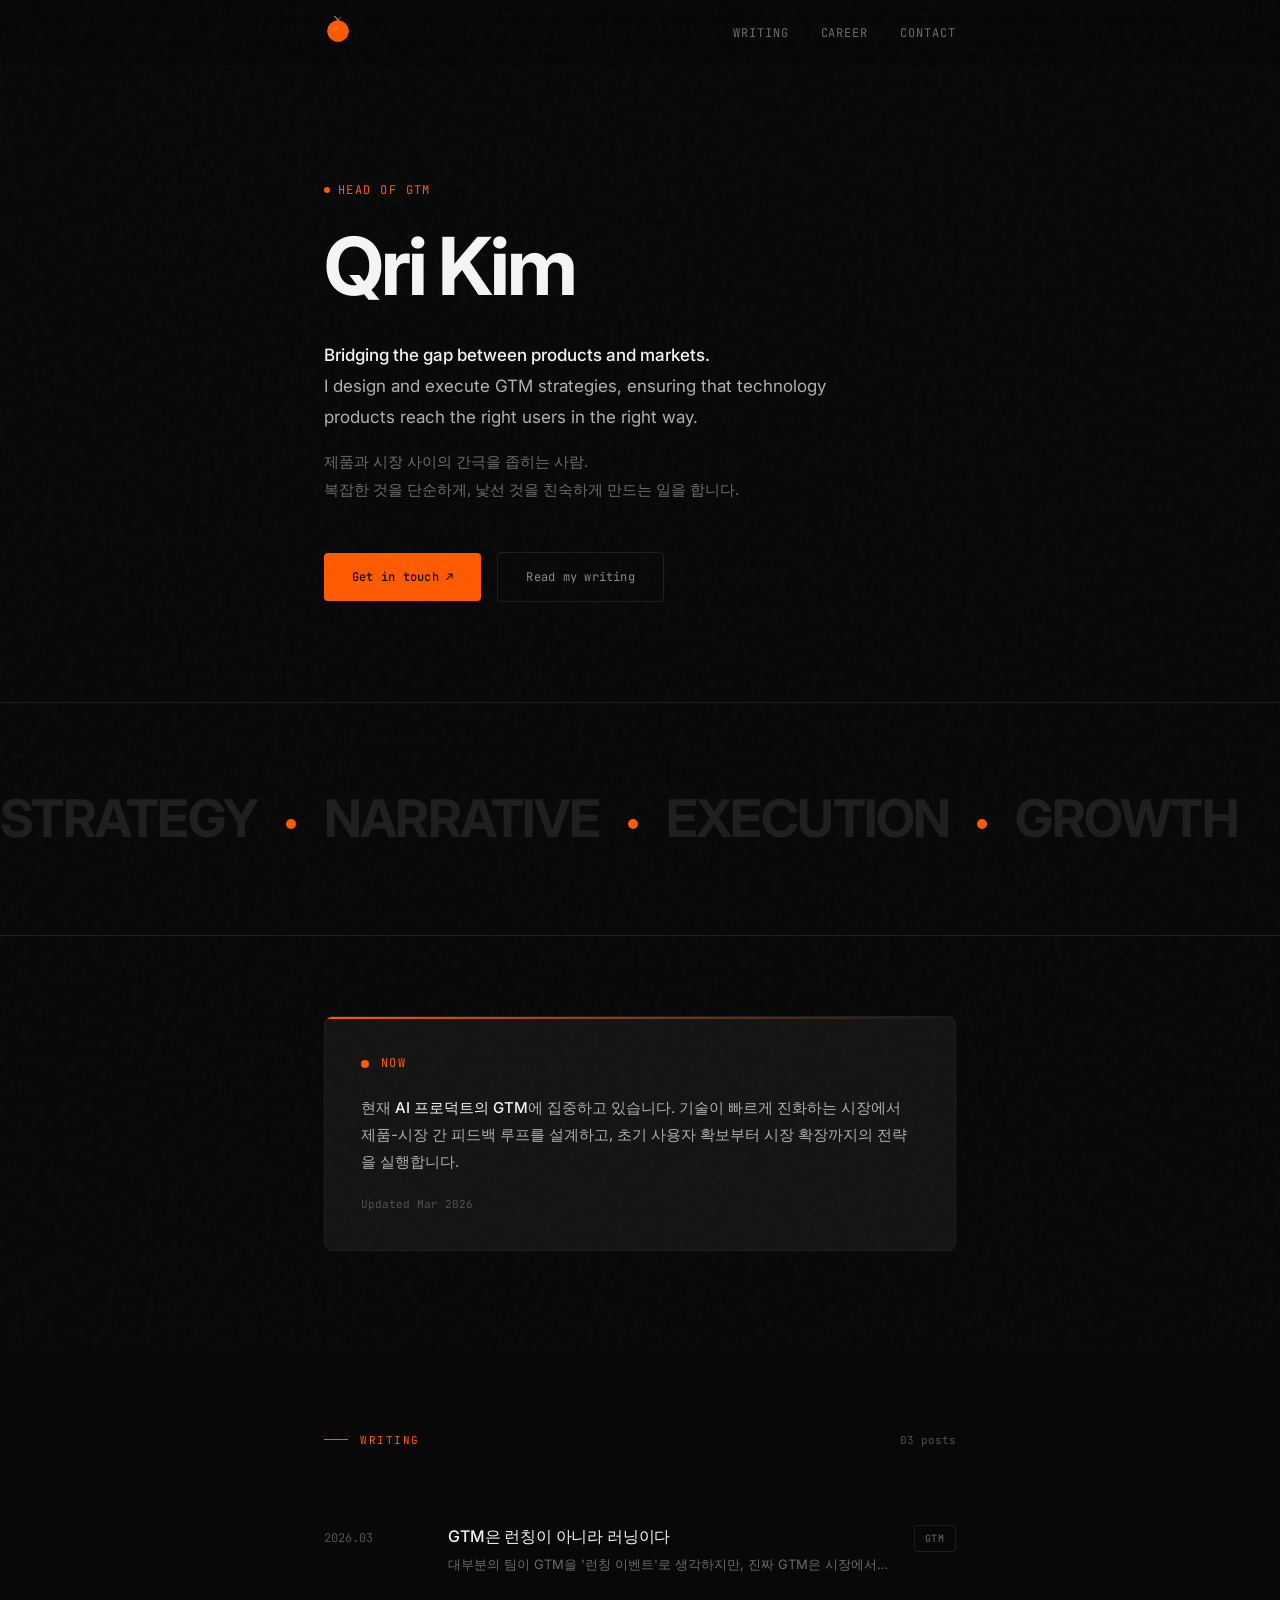
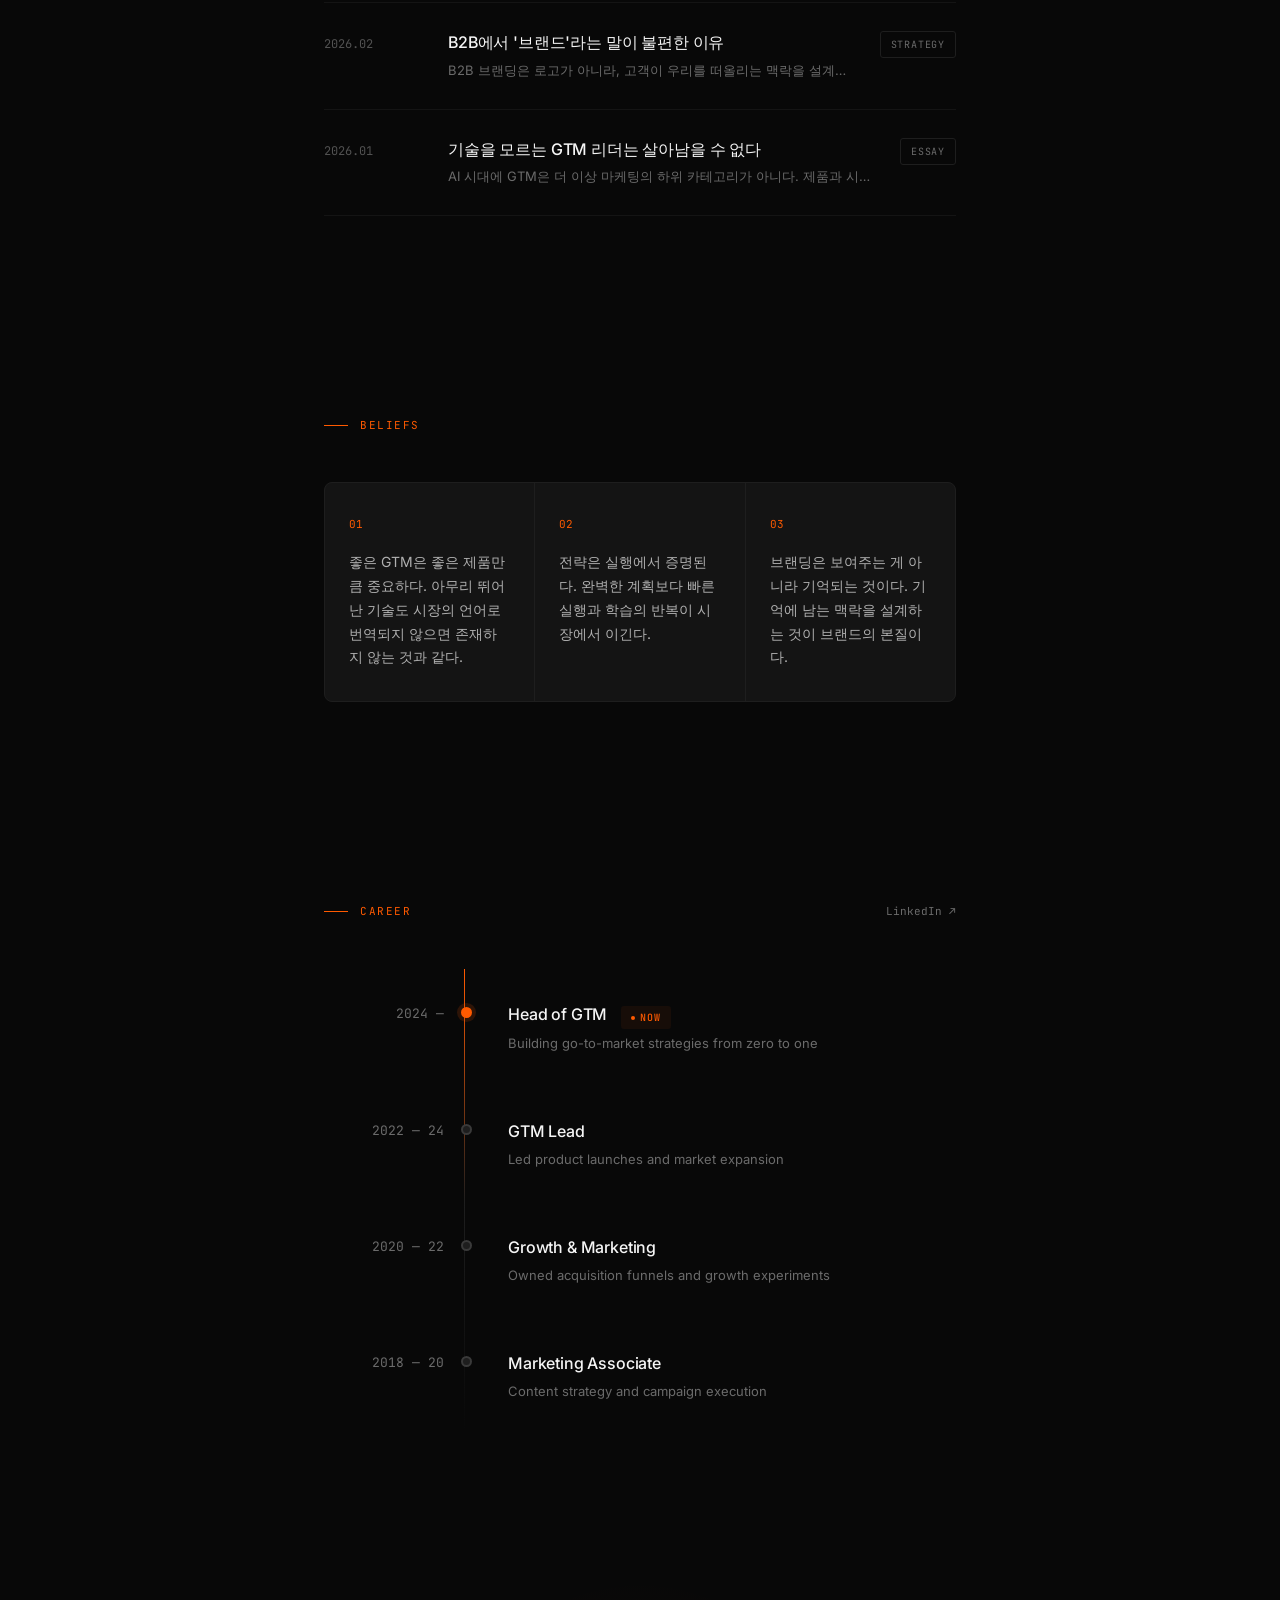
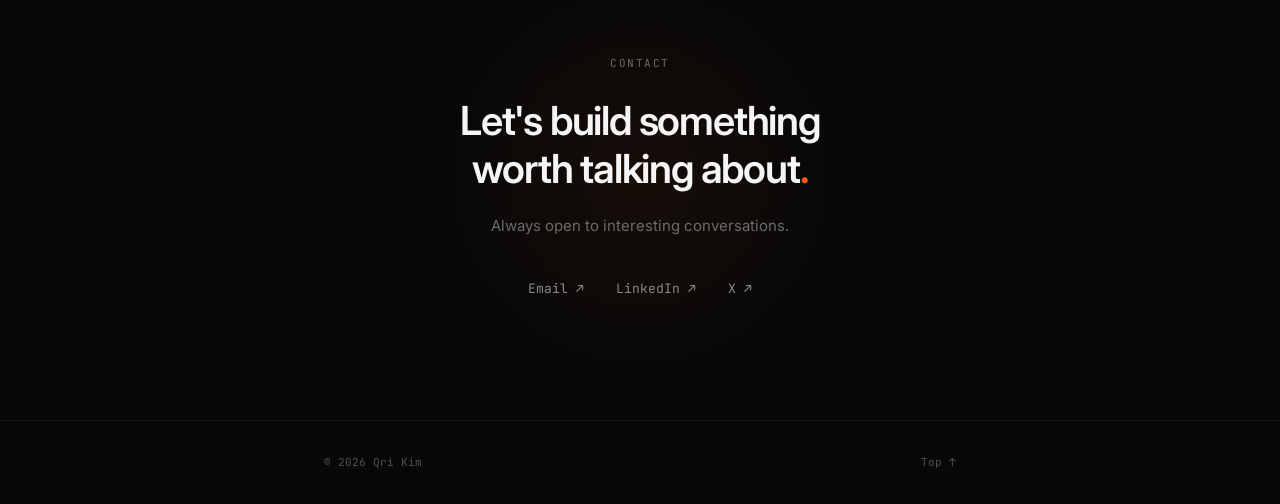
==== index.html @ 9feef9de "Initial commit: Qri Kim personal branding website Static site with custom SVG logo, blog system with" ====
<!DOCTYPE html>
<html lang="ko">
<head>
  <meta charset="UTF-8">
  <meta name="viewport" content="width=device-width, initial-scale=1.0">
  <title>Qri Kim — Head of GTM</title>
  <meta name="description" content="Qri Kim — Head of GTM. Bridging the gap between products and markets.">

  <!-- Open Graph -->
  <meta property="og:type" content="website">
  <meta property="og:title" content="Qri Kim — Head of GTM">
  <meta property="og:description" content="Bridging the gap between products and markets. GTM 전략을 설계하고 실행합니다.">
  <meta property="og:url" content="https://qrikim.com">
  <meta property="og:site_name" content="Qri Kim">
  <meta property="og:locale" content="ko_KR">

  <!-- Twitter Card -->
  <meta name="twitter:card" content="summary_large_image">
  <meta name="twitter:site" content="@gyurinsight">
  <meta name="twitter:title" content="Qri Kim — Head of GTM">
  <meta name="twitter:description" content="Bridging the gap between products and markets.">

  <link rel="canonical" href="https://qrikim.com">
  <link rel="preconnect" href="https://fonts.googleapis.com">
  <link rel="preconnect" href="https://fonts.gstatic.com" crossorigin>
  <link href="https://fonts.googleapis.com/css2?family=Inter:wght@300;400;500;600;700&family=JetBrains+Mono:wght@400;500&display=swap" rel="stylesheet">
  <link rel="stylesheet" href="style.css">
</head>
<body>

  <div class="scroll-progress" id="scrollProgress"></div>
  <div class="grain"></div>

  <!-- Navigation -->
  <nav id="nav">
    <div class="container">
      <a href="/" class="nav-logo" aria-label="Home">
        <svg width="28" height="28" viewBox="0 0 100 100" fill="none" xmlns="http://www.w3.org/2000/svg"><circle cx="50" cy="54" r="38" fill="#FF5A00"/><ellipse cx="50" cy="54" rx="38" ry="36" fill="#FF5A00"/><ellipse cx="38" cy="44" rx="12" ry="8" fill="#FF7A2E" opacity="0.5" transform="rotate(-15 38 44)"/><path d="M50 16 C48 8, 42 4, 38 2" stroke="#f5f5f5" stroke-width="3" stroke-linecap="round" fill="none"/><path d="M50 16 C52 10, 56 6, 60 5" stroke="#f5f5f5" stroke-width="2.5" stroke-linecap="round" fill="none" opacity="0.6"/><ellipse cx="50" cy="18" rx="6" ry="4" fill="#FF5A00"/></svg>
      </a>
      <ul class="nav-links">
        <li><a href="/writing.html">Writing</a></li>
        <li><a href="/career.html">Career</a></li>
        <li><a href="/contact.html">Contact</a></li>
      </ul>
      <button class="nav-mobile-toggle" id="mobileToggle" aria-label="Menu">
        <span></span><span></span>
      </button>
    </div>
  </nav>

  <!-- Mobile Menu -->
  <div class="mobile-menu" id="mobileMenu">
    <ul>
      <li><a href="/writing.html">Writing</a></li>
      <li><a href="/career.html">Career</a></li>
      <li><a href="/contact.html">Contact</a></li>
    </ul>
  </div>

  <!-- Hero -->
  <section class="hero">
    <div class="container">
      <div class="reveal">
        <span class="hero-label"><span class="status-dot"></span>Head of GTM</span>
        <h1 class="hero-name">Qri Kim</h1>
      </div>
      <p class="hero-bio-en reveal reveal-delay-1">
        <strong>Bridging the gap between products and markets.</strong><br>
        I design and execute GTM strategies, ensuring that technology products reach the right users in the right way.
      </p>
      <p class="hero-bio-ko reveal reveal-delay-2">
        제품과 시장 사이의 간극을 좁히는 사람.<br>
        복잡한 것을 단순하게, 낯선 것을 친숙하게 만드는 일을 합니다.
      </p>
      <div class="hero-cta reveal reveal-delay-3">
        <a href="mailto:qrikimhq@gmail.com" class="btn-primary">Get in touch &nearr;</a>
        <a href="/writing.html" class="btn-ghost">Read my writing</a>
      </div>
    </div>
  </section>

  <!-- Marquee -->
  <div class="statement">
    <div class="marquee-track">
      <span>Strategy<span class="dot"></span>Narrative<span class="dot"></span>Execution<span class="dot"></span>Growth</span>
      <span>Strategy<span class="dot"></span>Narrative<span class="dot"></span>Execution<span class="dot"></span>Growth</span>
    </div>
  </div>

  <!-- Now -->
  <section class="now-section">
    <div class="container">
      <div class="now-card reveal">
        <div class="now-header">
          <div class="now-dot"></div>
          <span class="now-label">Now</span>
        </div>
        <p class="now-text">
          현재 <strong>AI 프로덕트의 GTM</strong>에 집중하고 있습니다.
          기술이 빠르게 진화하는 시장에서 제품-시장 간 피드백 루프를 설계하고,
          초기 사용자 확보부터 시장 확장까지의 전략을 실행합니다.
        </p>
        <p class="now-updated">Updated Mar 2026</p>
      </div>
    </div>
  </section>

  <!-- Writing -->
  <section class="section" id="writing">
    <div class="container">
      <div class="section-header reveal">
        <span class="section-label"><span class="line"></span> Writing</span>
        <span class="section-count">03 posts</span>
      </div>
      <div class="post-list stagger-children">
        <a class="post-item reveal" href="/posts/gtm-is-learning-not-launching.html">
          <span class="post-date">2026.03</span>
          <div class="post-content">
            <h3 class="post-title">GTM은 런칭이 아니라 러닝이다</h3>
            <p class="post-excerpt">대부분의 팀이 GTM을 '런칭 이벤트'로 생각하지만, 진짜 GTM은 시장에서 배우는 반복적 과정에 가깝다.</p>
          </div>
          <span class="post-tag">GTM</span>
        </a>
        <a class="post-item reveal" href="/posts/why-brand-feels-awkward-in-b2b.html">
          <span class="post-date">2026.02</span>
          <div class="post-content">
            <h3 class="post-title">B2B에서 '브랜드'라는 말이 불편한 이유</h3>
            <p class="post-excerpt">B2B 브랜딩은 로고가 아니라, 고객이 우리를 떠올리는 맥락을 설계하는 일이다.</p>
          </div>
          <span class="post-tag">Strategy</span>
        </a>
        <a class="post-item reveal" href="/posts/gtm-leaders-must-understand-tech.html">
          <span class="post-date">2026.01</span>
          <div class="post-content">
            <h3 class="post-title">기술을 모르는 GTM 리더는 살아남을 수 없다</h3>
            <p class="post-excerpt">AI 시대에 GTM은 더 이상 마케팅의 하위 카테고리가 아니다. 제품과 시장을 동시에 읽는 역할로 진화하고 있다.</p>
          </div>
          <span class="post-tag">Essay</span>
        </a>
      </div>
    </div>
  </section>

  <!-- Beliefs -->
  <section class="beliefs">
    <div class="container">
      <div class="section-header reveal">
        <span class="section-label"><span class="line"></span> Beliefs</span>
      </div>
      <div class="belief-grid reveal">
        <div class="belief-item">
          <span class="belief-number">01</span>
          <p class="belief-text">좋은 GTM은 좋은 제품만큼 중요하다. 아무리 뛰어난 기술도 시장의 언어로 번역되지 않으면 존재하지 않는 것과 같다.</p>
        </div>
        <div class="belief-item">
          <span class="belief-number">02</span>
          <p class="belief-text">전략은 실행에서 증명된다. 완벽한 계획보다 빠른 실행과 학습의 반복이 시장에서 이긴다.</p>
        </div>
        <div class="belief-item">
          <span class="belief-number">03</span>
          <p class="belief-text">브랜딩은 보여주는 게 아니라 기억되는 것이다. 기억에 남는 맥락을 설계하는 것이 브랜드의 본질이다.</p>
        </div>
      </div>
    </div>
  </section>

  <!-- Career -->
  <section class="section" id="career">
    <div class="container">
      <div class="section-header reveal">
        <span class="section-label"><span class="line"></span> Career</span>
        <a href="https://www.linkedin.com/in/qri-gyuri-kim/" target="_blank" class="section-link">LinkedIn &nearr;</a>
      </div>
      <div class="career-timeline stagger-children">
        <div class="career-item reveal">
          <span class="career-year">2024 —</span>
          <div class="career-details">
            <div class="career-role">Head of GTM <span class="career-now">Now</span></div>
            <div class="career-company">Building go-to-market strategies from zero to one</div>
          </div>
        </div>
        <div class="career-item reveal">
          <span class="career-year">2022 — 24</span>
          <div class="career-details">
            <div class="career-role">GTM Lead</div>
            <div class="career-company">Led product launches and market expansion</div>
          </div>
        </div>
        <div class="career-item reveal">
          <span class="career-year">2020 — 22</span>
          <div class="career-details">
            <div class="career-role">Growth & Marketing</div>
            <div class="career-company">Owned acquisition funnels and growth experiments</div>
          </div>
        </div>
        <div class="career-item reveal">
          <span class="career-year">2018 — 20</span>
          <div class="career-details">
            <div class="career-role">Marketing Associate</div>
            <div class="career-company">Content strategy and campaign execution</div>
          </div>
        </div>
      </div>
    </div>
  </section>

  <!-- CTA -->
  <section class="cta-section" id="contact">
    <div class="container">
      <p class="cta-label reveal">Contact</p>
      <h2 class="cta-heading reveal reveal-delay-1">Let's build something<br>worth talking about<span style="color:var(--orange)">.</span></h2>
      <p class="cta-sub reveal reveal-delay-2">Always open to interesting conversations.</p>
      <div class="cta-links reveal reveal-delay-3">
        <a href="mailto:qrikimhq@gmail.com" class="cta-link">Email &nearr;</a>
        <a href="https://www.linkedin.com/in/qri-gyuri-kim/" target="_blank" class="cta-link">LinkedIn &nearr;</a>
        <a href="https://x.com/gyurinsight" target="_blank" class="cta-link">X &nearr;</a>
      </div>
    </div>
  </section>

  <!-- Footer -->
  <footer>
    <div class="container">
      <div class="footer-inner">
        <span class="footer-copy">&copy; 2026 Qri Kim</span>
        <div class="footer-links">
          <a href="#">Top &uarr;</a>
        </div>
      </div>
    </div>
  </footer>

  <script src="main.js"></script>
</body>
</html>
---- style.css ----
:root {
  --black: #080808;
  --white: #f5f5f5;
  --gray-50: #fafafa;
  --gray-100: #e5e5e5;
  --gray-300: #b0b0b0;
  --gray-400: #8a8a8a;
  --gray-500: #6b6b6b;
  --gray-600: #525252;
  --gray-700: #3a3a3a;
  --gray-800: #1e1e1e;
  --gray-900: #141414;
  --orange: #FF5A00;
  --orange-dim: rgba(255, 90, 0, 0.06);
  --font-sans: 'Inter', -apple-system, BlinkMacSystemFont, sans-serif;
  --font-mono: 'JetBrains Mono', ui-monospace, monospace;
}

* { margin: 0; padding: 0; box-sizing: border-box; }
html { scroll-behavior: smooth; }

body {
  font-family: var(--font-sans);
  background: var(--black);
  color: var(--white);
  line-height: 1.7;
  -webkit-font-smoothing: antialiased;
  -moz-osx-font-smoothing: grayscale;
  overflow-x: hidden;
}

::selection {
  background: var(--orange);
  color: var(--black);
}

a { color: inherit; text-decoration: none; }

/* Scroll progress */
.scroll-progress {
  position: fixed;
  top: 0;
  left: 0;
  height: 2px;
  background: var(--orange);
  z-index: 200;
  width: 0%;
}

/* Grain */
.grain {
  position: fixed;
  top: -50%; left: -50%;
  width: 200%; height: 200%;
  z-index: 999;
  pointer-events: none;
  opacity: 0.025;
  background-image: url("data:image/svg+xml,%3Csvg viewBox='0 0 256 256' xmlns='http://www.w3.org/2000/svg'%3E%3Cfilter id='noise'%3E%3CfeTurbulence type='fractalNoise' baseFrequency='0.9' numOctaves='4' stitchTiles='stitch'/%3E%3C/filter%3E%3Crect width='100%25' height='100%25' filter='url(%23noise)'/%3E%3C/svg%3E");
}

/* Layout */
.container {
  max-width: 680px;
  margin: 0 auto;
  padding: 0 24px;
}

/* ========== Navigation ========== */
nav {
  position: fixed;
  top: 0; left: 0; right: 0;
  z-index: 100;
  padding: 16px 0;
  background: rgba(8, 8, 8, 0.6);
  backdrop-filter: blur(24px) saturate(1.2);
  -webkit-backdrop-filter: blur(24px) saturate(1.2);
  border-bottom: 1px solid transparent;
  transition: border-color 0.4s ease;
}

nav.scrolled {
  border-bottom-color: var(--gray-800);
}

nav .container {
  display: flex;
  justify-content: space-between;
  align-items: center;
}

.nav-logo {
  font-size: 24px;
  line-height: 1;
  transition: transform 0.3s;
  display: inline-block;
}

.nav-logo:hover {
  transform: rotate(-15deg) scale(1.1);
}

.nav-links {
  display: flex;
  gap: 32px;
  list-style: none;
}

.nav-links a {
  font-family: var(--font-mono);
  font-size: 12px;
  text-transform: uppercase;
  letter-spacing: 0.08em;
  color: var(--gray-500);
  transition: color 0.3s;
  position: relative;
}

.nav-links a::after {
  content: '';
  position: absolute;
  bottom: -4px; left: 0;
  width: 100%; height: 1px;
  background: var(--white);
  transform: scaleX(0);
  transform-origin: right;
  transition: transform 0.3s ease;
}

.nav-links a:hover { color: var(--white); }
.nav-links a:hover::after { transform: scaleX(1); transform-origin: left; }

/* Mobile toggle — hidden on desktop, shown on mobile via media query */
.nav-mobile-toggle {
  display: none;
  flex-direction: column;
  gap: 6px;
  background: none;
  border: none;
  cursor: pointer;
  padding: 4px;
  z-index: 110;
}

.nav-mobile-toggle span {
  display: block;
  width: 20px;
  height: 1.5px;
  background: var(--white);
  transition: all 0.3s;
}

.nav-mobile-toggle.active span:first-child {
  transform: rotate(45deg) translate(3px, 3px);
}

.nav-mobile-toggle.active span:last-child {
  transform: rotate(-45deg) translate(3px, -3px);
}

/* Mobile menu */
.mobile-menu {
  display: none;
  position: fixed;
  top: 0; left: 0; right: 0; bottom: 0;
  z-index: 99;
  background: var(--black);
  align-items: center;
  justify-content: center;
}

.mobile-menu.open {
  display: flex;
}

.mobile-menu ul {
  list-style: none;
  text-align: center;
}

.mobile-menu ul li {
  margin-bottom: 32px;
}

.mobile-menu ul a {
  font-family: var(--font-mono);
  font-size: 18px;
  text-transform: uppercase;
  letter-spacing: 0.12em;
  color: var(--gray-400);
  transition: color 0.3s;
}

.mobile-menu ul a:hover {
  color: var(--orange);
}

/* ========== Hero ========== */
.hero {
  padding: 180px 0 100px;
}

.hero-label {
  font-family: var(--font-mono);
  font-size: 12px;
  text-transform: uppercase;
  letter-spacing: 0.12em;
  color: var(--orange);
  margin-bottom: 24px;
  display: flex;
  align-items: center;
  gap: 8px;
}

.status-dot {
  width: 6px; height: 6px;
  background: var(--orange);
  border-radius: 50%;
  animation: pulse 2s ease-in-out infinite;
}

@keyframes pulse {
  0%, 100% { opacity: 1; box-shadow: 0 0 0 0 rgba(255, 90, 0, 0.4); }
  50% { opacity: 0.5; box-shadow: 0 0 0 6px rgba(255, 90, 0, 0); }
}

.hero-name {
  font-size: clamp(48px, 8vw, 80px);
  font-weight: 700;
  letter-spacing: -0.04em;
  line-height: 1.05;
  margin-bottom: 32px;
}

.hero-bio-en {
  font-size: 17px;
  color: var(--gray-300);
  line-height: 1.8;
  max-width: 520px;
  margin-bottom: 16px;
}

.hero-bio-en strong {
  color: var(--white);
  font-weight: 500;
}

.hero-bio-ko {
  font-size: 15px;
  color: var(--gray-500);
  line-height: 1.85;
  max-width: 520px;
}

.hero-cta {
  margin-top: 48px;
  display: flex;
  gap: 16px;
  align-items: center;
}

.btn-primary {
  display: inline-flex;
  align-items: center;
  gap: 8px;
  font-family: var(--font-mono);
  font-size: 12px;
  letter-spacing: 0.02em;
  padding: 14px 28px;
  background: var(--orange);
  color: var(--black);
  border-radius: 4px;
  font-weight: 500;
  transition: all 0.3s cubic-bezier(0.25, 0.46, 0.45, 0.94);
  position: relative;
  overflow: hidden;
}

.btn-primary::before {
  content: '';
  position: absolute;
  inset: 0;
  background: linear-gradient(135deg, rgba(255,255,255,0.2), transparent);
  opacity: 0;
  transition: opacity 0.3s;
}

.btn-primary:hover {
  transform: translateY(-2px);
  box-shadow: 0 8px 32px rgba(255, 90, 0, 0.3);
}

.btn-primary:hover::before { opacity: 1; }

.btn-ghost {
  display: inline-flex;
  align-items: center;
  gap: 8px;
  font-family: var(--font-mono);
  font-size: 12px;
  letter-spacing: 0.02em;
  padding: 14px 28px;
  background: transparent;
  color: var(--gray-400);
  border: 1px solid var(--gray-800);
  border-radius: 4px;
  font-weight: 400;
  transition: all 0.3s;
}

.btn-ghost:hover {
  border-color: var(--gray-500);
  color: var(--white);
  transform: translateY(-2px);
}

/* ========== Marquee ========== */
.statement {
  padding: 72px 0;
  border-top: 1px solid var(--gray-800);
  border-bottom: 1px solid var(--gray-800);
  overflow: hidden;
}

.marquee-track {
  display: flex;
  gap: 64px;
  animation: marquee 20s linear infinite;
  width: max-content;
}

.marquee-track span {
  font-size: clamp(28px, 5vw, 52px);
  font-weight: 700;
  letter-spacing: -0.03em;
  color: var(--gray-800);
  white-space: nowrap;
  text-transform: uppercase;
}

.marquee-track .dot {
  display: inline-block;
  width: 10px; height: 10px;
  background: var(--orange);
  border-radius: 50%;
  margin: 0 28px;
  vertical-align: middle;
}

@keyframes marquee {
  0% { transform: translateX(0); }
  100% { transform: translateX(-50%); }
}

/* ========== Now ========== */
.now-section {
  padding: 80px 0;
}

.now-card {
  border: 1px solid var(--gray-800);
  border-radius: 8px;
  padding: 36px;
  background: var(--gray-900);
  position: relative;
  overflow: hidden;
}

.now-card::before {
  content: '';
  position: absolute;
  top: 0; left: 0; right: 0;
  height: 2px;
  background: linear-gradient(90deg, var(--orange), transparent);
}

.now-header {
  display: flex;
  align-items: center;
  gap: 12px;
  margin-bottom: 20px;
}

.now-dot {
  width: 8px; height: 8px;
  background: var(--orange);
  border-radius: 50%;
  animation: pulse 2s ease-in-out infinite;
}

.now-label {
  font-family: var(--font-mono);
  font-size: 12px;
  text-transform: uppercase;
  letter-spacing: 0.12em;
  color: var(--orange);
}

.now-text {
  font-size: 15px;
  color: var(--gray-300);
  line-height: 1.8;
}

.now-text strong {
  color: var(--white);
  font-weight: 500;
}

.now-updated {
  font-family: var(--font-mono);
  font-size: 11px;
  color: var(--gray-600);
  margin-top: 20px;
}

/* ========== Section shared ========== */
.section {
  padding: 100px 0;
}

.section-header {
  display: flex;
  justify-content: space-between;
  align-items: center;
  margin-bottom: 48px;
}

.section-label {
  font-family: var(--font-mono);
  font-size: 11px;
  text-transform: uppercase;
  letter-spacing: 0.14em;
  color: var(--orange);
  display: flex;
  align-items: center;
  gap: 12px;
}

.section-label .line {
  width: 24px; height: 1px;
  background: var(--orange);
}

.section-count {
  font-family: var(--font-mono);
  font-size: 11px;
  color: var(--gray-600);
}

.section-link {
  font-family: var(--font-mono);
  font-size: 11px;
  color: var(--gray-500);
  transition: color 0.3s;
}

.section-link:hover { color: var(--orange); }

/* ========== Writing / Blog ========== */
.post-list {
  display: flex;
  flex-direction: column;
}

.post-item {
  display: grid;
  grid-template-columns: 100px 1fr auto;
  gap: 24px;
  align-items: baseline;
  padding: 28px 0;
  border-bottom: 1px solid var(--gray-900);
  cursor: pointer;
  transition: all 0.3s ease;
  position: relative;
}

.post-item::after {
  content: '\2197';
  position: absolute;
  right: 0;
  top: 50%;
  transform: translateY(-50%);
  font-size: 16px;
  color: var(--gray-700);
  opacity: 0;
  transition: all 0.3s;
}

.post-item:hover::after {
  opacity: 1;
  color: var(--orange);
  right: -4px;
}

.post-list:hover .post-item { opacity: 0.35; }
.post-list:hover .post-item:hover { opacity: 1; padding-left: 8px; }

.post-date {
  font-family: var(--font-mono);
  font-size: 12px;
  color: var(--gray-600);
}

.post-content { min-width: 0; }

.post-title {
  font-size: 16px;
  font-weight: 500;
  color: var(--white);
  margin-bottom: 6px;
  line-height: 1.4;
  transition: color 0.3s;
  letter-spacing: -0.01em;
}

.post-item:hover .post-title { color: var(--orange); }

.post-excerpt {
  font-size: 13px;
  color: var(--gray-500);
  line-height: 1.6;
  display: -webkit-box;
  -webkit-line-clamp: 1;
  -webkit-box-orient: vertical;
  overflow: hidden;
}

.post-tag {
  font-family: var(--font-mono);
  font-size: 10px;
  text-transform: uppercase;
  letter-spacing: 0.08em;
  color: var(--gray-500);
  border: 1px solid var(--gray-800);
  padding: 4px 10px;
  border-radius: 3px;
  white-space: nowrap;
  transition: all 0.3s;
}

.post-item:hover .post-tag {
  color: var(--orange);
  border-color: rgba(255, 90, 0, 0.3);
}

/* ========== Beliefs ========== */
.beliefs {
  padding: 100px 0;
}

.belief-grid {
  display: grid;
  grid-template-columns: repeat(3, 1fr);
  gap: 1px;
  background: var(--gray-800);
  border: 1px solid var(--gray-800);
  border-radius: 8px;
  overflow: hidden;
}

.belief-item {
  background: var(--gray-900);
  padding: 32px 24px;
  transition: background 0.3s;
}

.belief-item:hover { background: var(--black); }

.belief-number {
  font-family: var(--font-mono);
  font-size: 11px;
  color: var(--orange);
  margin-bottom: 16px;
  display: block;
}

.belief-text {
  font-size: 14px;
  color: var(--gray-300);
  line-height: 1.7;
}

/* ========== Career ========== */
.career-timeline { position: relative; }

.career-timeline::before {
  content: '';
  position: absolute;
  left: 140px;
  top: 0; bottom: 0;
  width: 1px;
  background: linear-gradient(to bottom, var(--orange), var(--gray-800), transparent);
}

.career-item {
  display: grid;
  grid-template-columns: 120px 1fr;
  gap: 40px;
  padding: 32px 0;
  position: relative;
  transition: opacity 0.3s;
}

.career-item::before {
  content: '';
  position: absolute;
  left: 137px;
  top: 38px;
  width: 7px; height: 7px;
  border-radius: 50%;
  background: var(--gray-800);
  border: 2px solid var(--gray-700);
  z-index: 1;
  transition: all 0.3s;
}

.career-item:first-child::before {
  background: var(--orange);
  border-color: var(--orange);
  box-shadow: 0 0 0 4px rgba(255, 90, 0, 0.15);
}

.career-timeline:hover .career-item { opacity: 0.35; }
.career-timeline:hover .career-item:hover { opacity: 1; }

.career-item:hover::before {
  background: var(--orange);
  border-color: var(--orange);
}

.career-year {
  font-family: var(--font-mono);
  font-size: 13px;
  color: var(--gray-500);
  text-align: right;
  padding-top: 2px;
}

.career-details { padding-left: 24px; }

.career-role {
  font-size: 16px;
  font-weight: 500;
  margin-bottom: 4px;
  color: var(--white);
  letter-spacing: -0.01em;
}

.career-company {
  font-size: 13px;
  color: var(--gray-500);
  line-height: 1.6;
}

.career-now {
  display: inline-flex;
  align-items: center;
  gap: 5px;
  font-family: var(--font-mono);
  font-size: 10px;
  text-transform: uppercase;
  letter-spacing: 0.08em;
  color: var(--orange);
  background: var(--orange-dim);
  padding: 3px 10px;
  border-radius: 3px;
  margin-left: 10px;
}

.career-now::before {
  content: '';
  width: 4px; height: 4px;
  background: var(--orange);
  border-radius: 50%;
}

/* ========== CTA ========== */
.cta-section {
  padding: 120px 0;
  text-align: center;
  position: relative;
}

.cta-section::before {
  content: '';
  position: absolute;
  top: 50%; left: 50%;
  transform: translate(-50%, -50%);
  width: 400px; height: 400px;
  background: radial-gradient(circle, rgba(255, 90, 0, 0.06) 0%, transparent 70%);
  pointer-events: none;
}

.cta-label {
  font-family: var(--font-mono);
  font-size: 11px;
  text-transform: uppercase;
  letter-spacing: 0.14em;
  color: var(--gray-500);
  margin-bottom: 24px;
}

.cta-heading {
  font-size: clamp(28px, 4vw, 40px);
  font-weight: 600;
  letter-spacing: -0.03em;
  line-height: 1.2;
  margin-bottom: 20px;
}

.cta-sub {
  font-size: 15px;
  color: var(--gray-500);
  margin-bottom: 40px;
}

.cta-links {
  display: flex;
  justify-content: center;
  gap: 32px;
}

.cta-link {
  font-family: var(--font-mono);
  font-size: 13px;
  color: var(--gray-400);
  display: inline-flex;
  align-items: center;
  gap: 6px;
  transition: color 0.3s;
  position: relative;
}

.cta-link::after {
  content: '';
  position: absolute;
  bottom: -4px; left: 0;
  width: 100%; height: 1px;
  background: var(--orange);
  transform: scaleX(0);
  transform-origin: right;
  transition: transform 0.3s;
}

.cta-link:hover { color: var(--orange); }
.cta-link:hover::after { transform: scaleX(1); transform-origin: left; }

/* ========== Footer ========== */
footer {
  padding: 32px 0;
  border-top: 1px solid var(--gray-900);
}

.footer-inner {
  display: flex;
  justify-content: space-between;
  align-items: center;
}

.footer-copy {
  font-family: var(--font-mono);
  font-size: 11px;
  color: var(--gray-600);
}

.footer-links {
  display: flex;
  gap: 24px;
}

.footer-links a {
  font-family: var(--font-mono);
  font-size: 11px;
  color: var(--gray-600);
  transition: color 0.3s;
}

.footer-links a:hover { color: var(--white); }

/* ========== Blog Post Page ========== */
.post-page-nav {
  margin-bottom: 48px;
}

.back-link {
  font-family: var(--font-mono);
  font-size: 12px;
  color: var(--gray-500);
  transition: color 0.3s;
  display: inline-flex;
  align-items: center;
  gap: 6px;
}

.back-link:hover { color: var(--orange); }

.post-page-header {
  margin-bottom: 48px;
  padding-bottom: 32px;
  border-bottom: 1px solid var(--gray-800);
}

.post-page-meta {
  display: flex;
  align-items: center;
  gap: 12px;
  margin-bottom: 20px;
}

.post-page-title {
  font-size: clamp(28px, 5vw, 40px);
  font-weight: 700;
  letter-spacing: -0.03em;
  line-height: 1.2;
  margin-bottom: 16px;
}

.post-page-excerpt {
  font-size: 17px;
  color: var(--gray-400);
  line-height: 1.7;
}

.post-body {
  padding-bottom: 80px;
}

.post-body h2 {
  font-size: 22px;
  font-weight: 600;
  letter-spacing: -0.02em;
  margin: 48px 0 16px;
  color: var(--white);
}

.post-body h3 {
  font-size: 18px;
  font-weight: 600;
  margin: 36px 0 12px;
  color: var(--white);
}

.post-body p {
  font-size: 16px;
  color: var(--gray-300);
  line-height: 1.9;
  margin-bottom: 20px;
}

.post-body ul, .post-body ol {
  margin: 16px 0 20px 24px;
  color: var(--gray-300);
}

.post-body li {
  font-size: 16px;
  line-height: 1.8;
  margin-bottom: 8px;
}

.post-body blockquote {
  border-left: 3px solid var(--orange);
  padding: 16px 24px;
  margin: 32px 0;
  background: var(--orange-dim);
  border-radius: 0 6px 6px 0;
}

.post-body blockquote p {
  color: var(--gray-300);
  font-style: italic;
  margin-bottom: 0;
}

.post-body strong {
  color: var(--white);
  font-weight: 500;
}

.post-body code {
  font-family: var(--font-mono);
  font-size: 14px;
  background: var(--gray-900);
  padding: 2px 8px;
  border-radius: 4px;
  color: var(--orange);
}

.post-footer-nav {
  padding: 40px 0;
  border-top: 1px solid var(--gray-800);
  display: flex;
  justify-content: space-between;
  align-items: center;
}

.post-footer-nav a {
  font-family: var(--font-mono);
  font-size: 13px;
  color: var(--gray-500);
  transition: color 0.3s;
}

.post-footer-nav a:hover { color: var(--orange); }

/* ========== Sub-page titles ========== */
.sub-page-title {
  font-size: clamp(32px, 5vw, 48px);
  font-weight: 700;
  letter-spacing: -0.03em;
  line-height: 1.15;
}

/* ========== Nav active state ========== */
.nav-links a.active {
  color: var(--white);
}

.nav-links a.active::after {
  transform: scaleX(1);
  background: var(--orange);
}

/* ========== Career description ========== */
.career-desc {
  font-size: 13px;
  color: var(--gray-500);
  line-height: 1.7;
  margin-top: 8px;
}

/* ========== Contact page ========== */
.contact-page {
  padding: 180px 0 60px;
}

.contact-hero {
  margin-bottom: 64px;
}

.contact-grid {
  display: grid;
  grid-template-columns: repeat(3, 1fr);
  gap: 1px;
  background: var(--gray-800);
  border: 1px solid var(--gray-800);
  border-radius: 8px;
  overflow: hidden;
  margin-bottom: 80px;
}

.contact-card {
  background: var(--gray-900);
  padding: 36px 28px;
  transition: background 0.3s;
  display: flex;
  flex-direction: column;
  position: relative;
}

.contact-card:hover {
  background: var(--black);
}

.contact-card-icon {
  color: var(--orange);
  margin-bottom: 20px;
}

.contact-card-label {
  font-family: var(--font-mono);
  font-size: 11px;
  text-transform: uppercase;
  letter-spacing: 0.1em;
  color: var(--gray-500);
  margin-bottom: 8px;
}

.contact-card-value {
  font-size: 14px;
  color: var(--white);
  font-weight: 400;
  word-break: break-all;
}

.contact-card-arrow {
  position: absolute;
  top: 28px;
  right: 24px;
  font-size: 14px;
  color: var(--gray-700);
  transition: color 0.3s;
}

.contact-card:hover .contact-card-arrow {
  color: var(--orange);
}

/* ========== Reveal animations ========== */
.reveal {
  opacity: 0;
  transform: translateY(24px);
}

.reveal.visible {
  opacity: 1;
  transform: translateY(0);
  transition: opacity 0.8s cubic-bezier(0.16, 1, 0.3, 1),
              transform 0.8s cubic-bezier(0.16, 1, 0.3, 1);
}

.reveal-delay-1 { transition-delay: 0.1s !important; }
.reveal-delay-2 { transition-delay: 0.2s !important; }
.reveal-delay-3 { transition-delay: 0.3s !important; }

.stagger-children .reveal.visible:nth-child(1) { transition-delay: 0s; }
.stagger-children .reveal.visible:nth-child(2) { transition-delay: 0.08s; }
.stagger-children .reveal.visible:nth-child(3) { transition-delay: 0.16s; }
.stagger-children .reveal.visible:nth-child(4) { transition-delay: 0.24s; }

/* ========== Responsive ========== */

/* Tablet */
@media (max-width: 768px) {
  .container { padding: 0 20px; }
  .hero { padding: 140px 0 80px; }
  .section { padding: 72px 0; }
  .statement { padding: 48px 0; }
  .beliefs { padding: 72px 0; }
  .belief-grid { grid-template-columns: 1fr; }
  .career-timeline::before { display: none; }
  .career-item {
    grid-template-columns: 1fr;
    gap: 4px;
  }
  .career-item::before { display: none; }
  .career-year { text-align: left; }
  .career-details { padding-left: 0; }
  .post-item {
    grid-template-columns: 1fr;
    gap: 8px;
  }
  .post-date { order: 2; }
  .post-content { order: 1; }
  .post-tag {
    order: 3;
    justify-self: start;
  }
  .post-item::after { display: none; }
  .cta-section { padding: 80px 0; }
  .cta-links { flex-direction: column; gap: 16px; }
  .footer-inner { flex-direction: column; gap: 16px; }

  .nav-links { display: none; }
  .nav-mobile-toggle { display: flex; }

  .now-card { padding: 28px 20px; }
  .hero-cta {
    flex-direction: column;
    align-items: flex-start;
  }
  .contact-grid { grid-template-columns: 1fr; }
  .contact-page { padding: 140px 0 40px; }
}

/* Small mobile */
@media (max-width: 480px) {
  .hero { padding: 120px 0 60px; }
  .hero-name {
    font-size: 44px;
  }
  .hero-bio-en { font-size: 15px; }
  .section { padding: 56px 0; }
  .section-header { margin-bottom: 32px; }
  .marquee-track span { font-size: 24px; }
  .marquee-track .dot {
    width: 6px; height: 6px;
    margin: 0 16px;
  }
  .cta-heading { font-size: 24px; }
  .belief-item { padding: 24px 20px; }
}
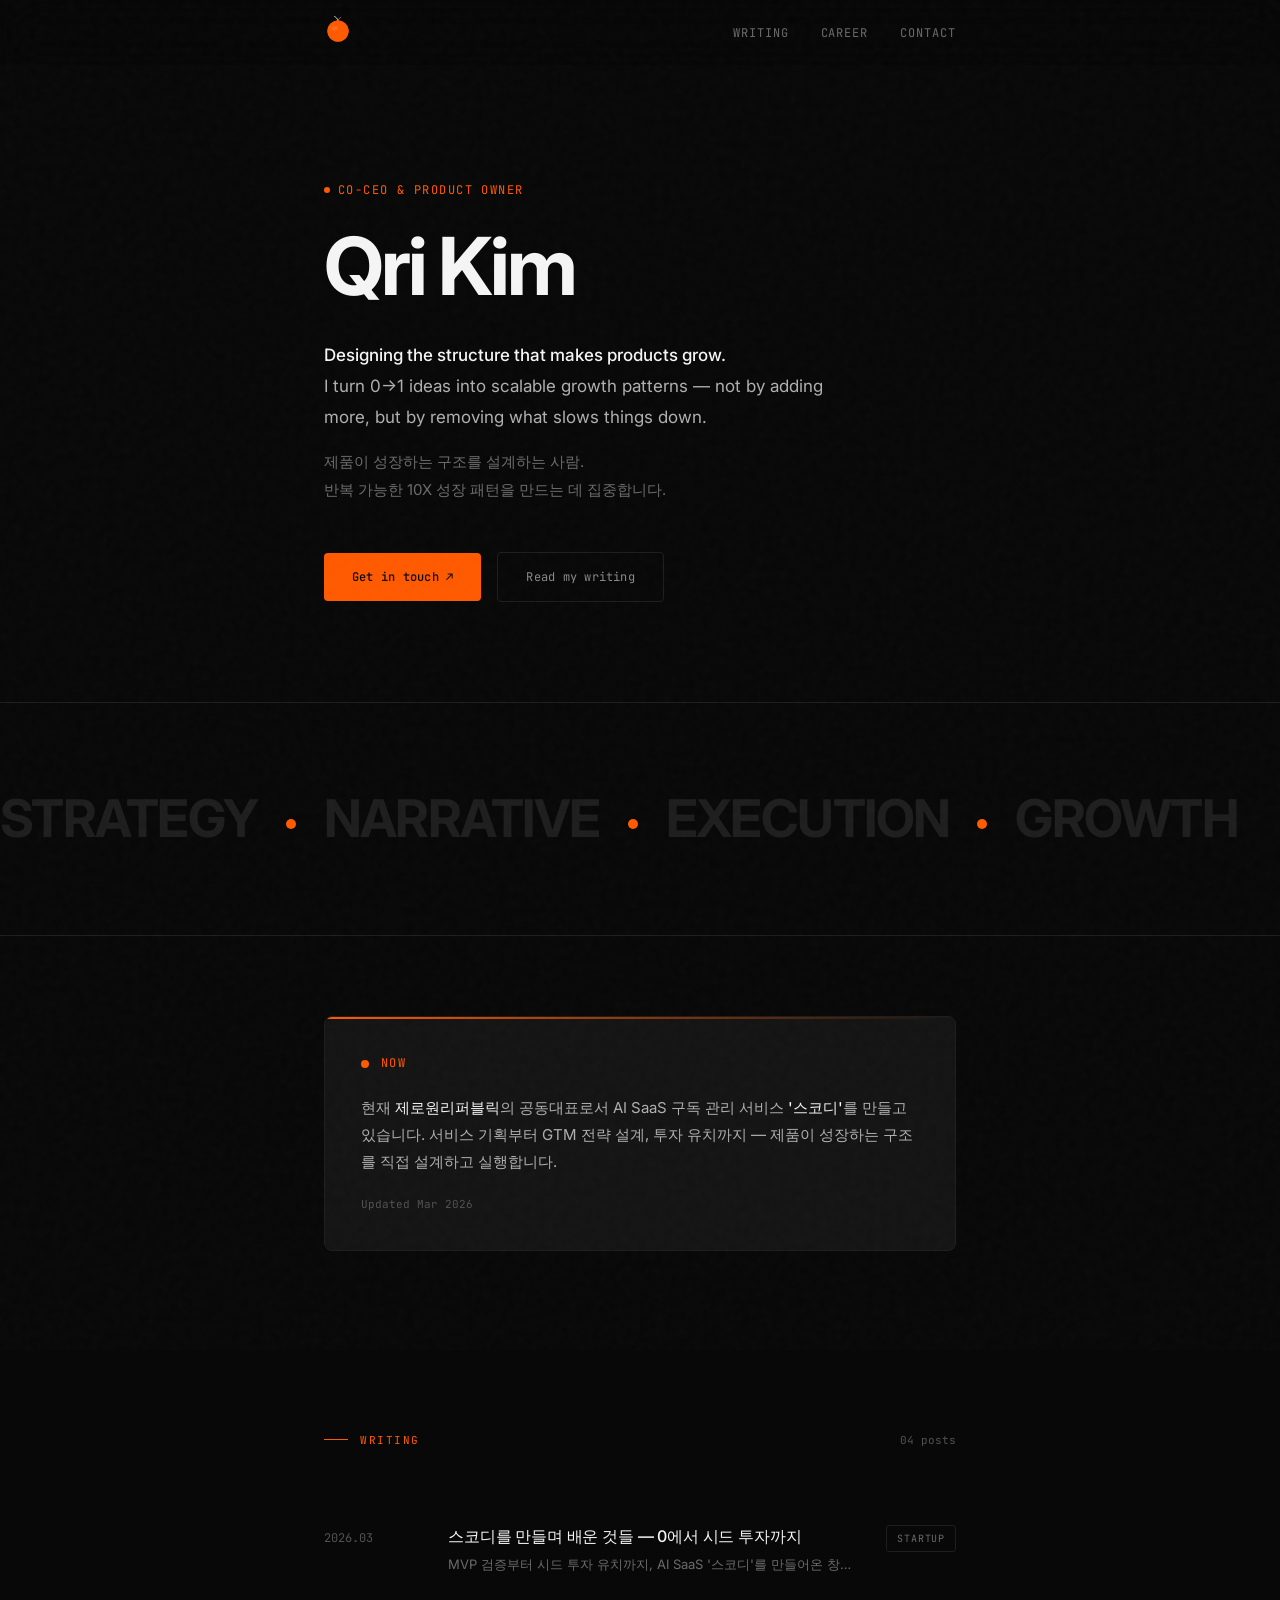
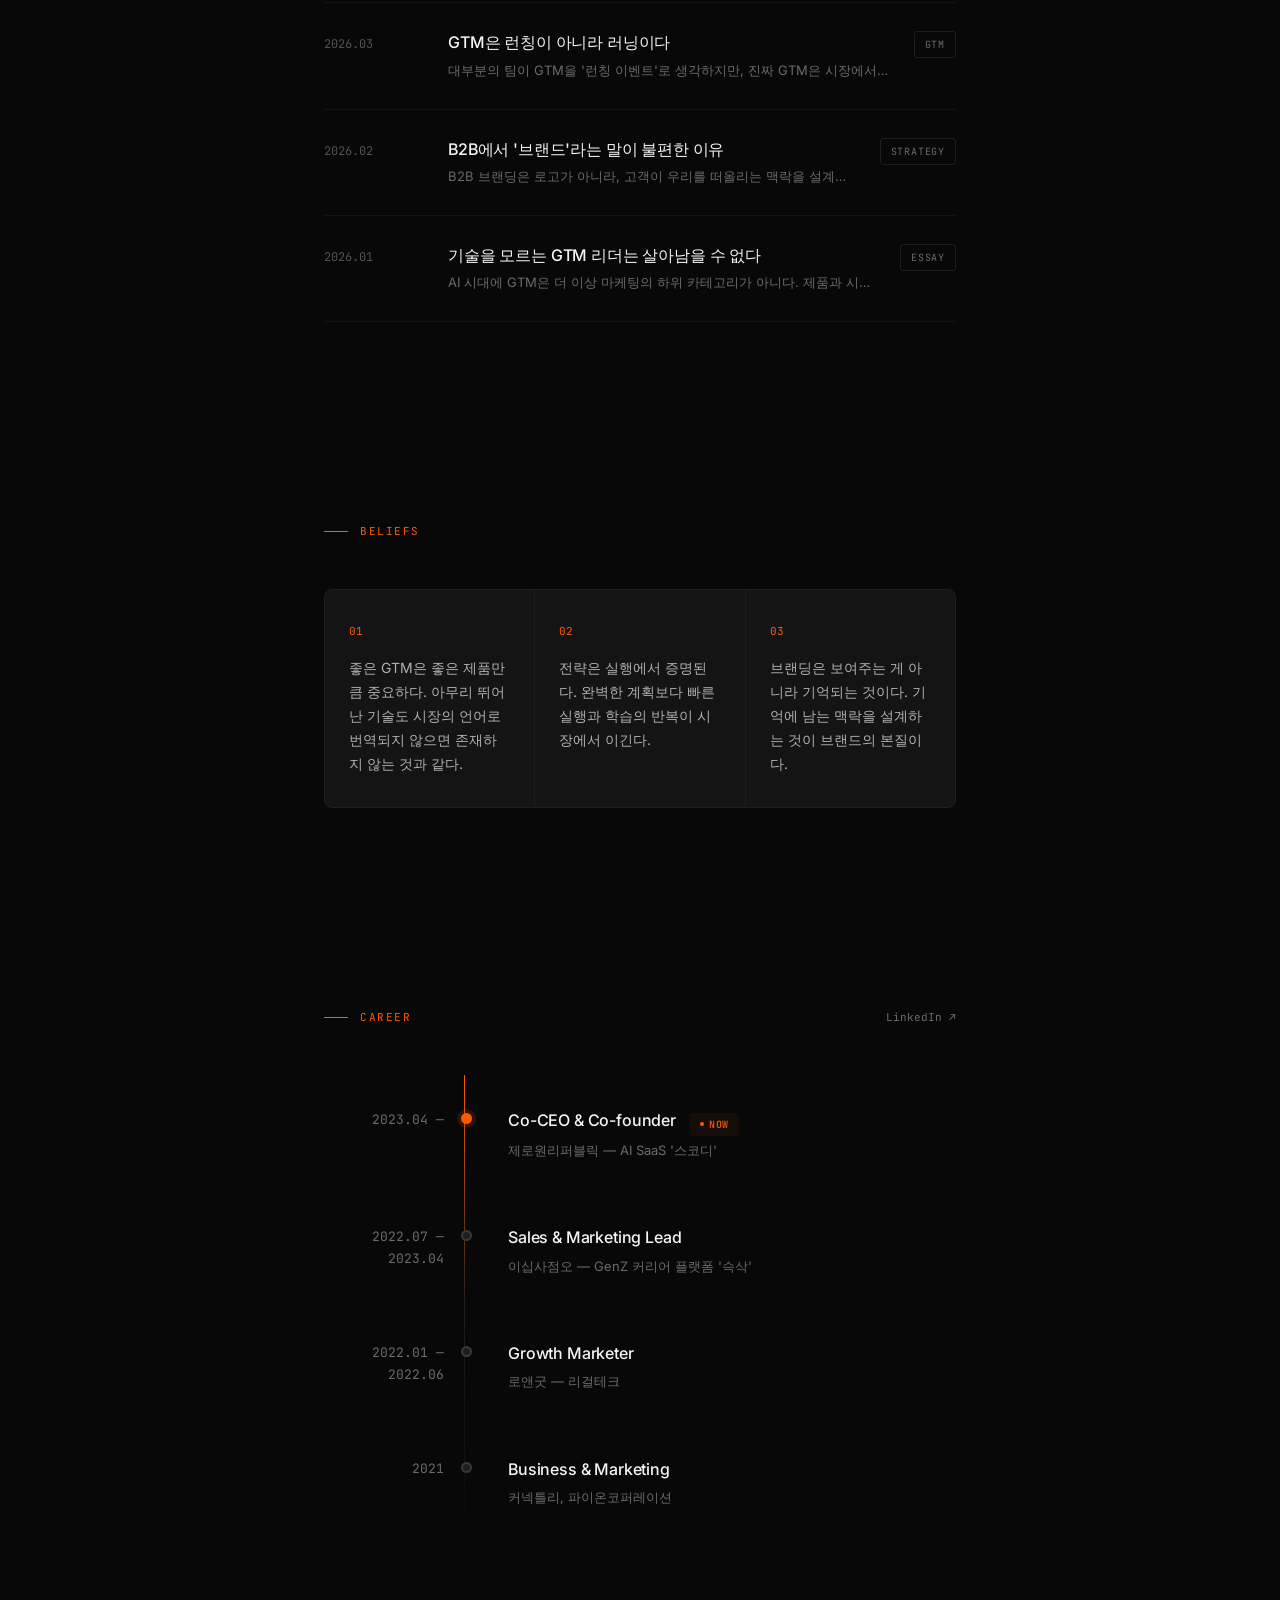
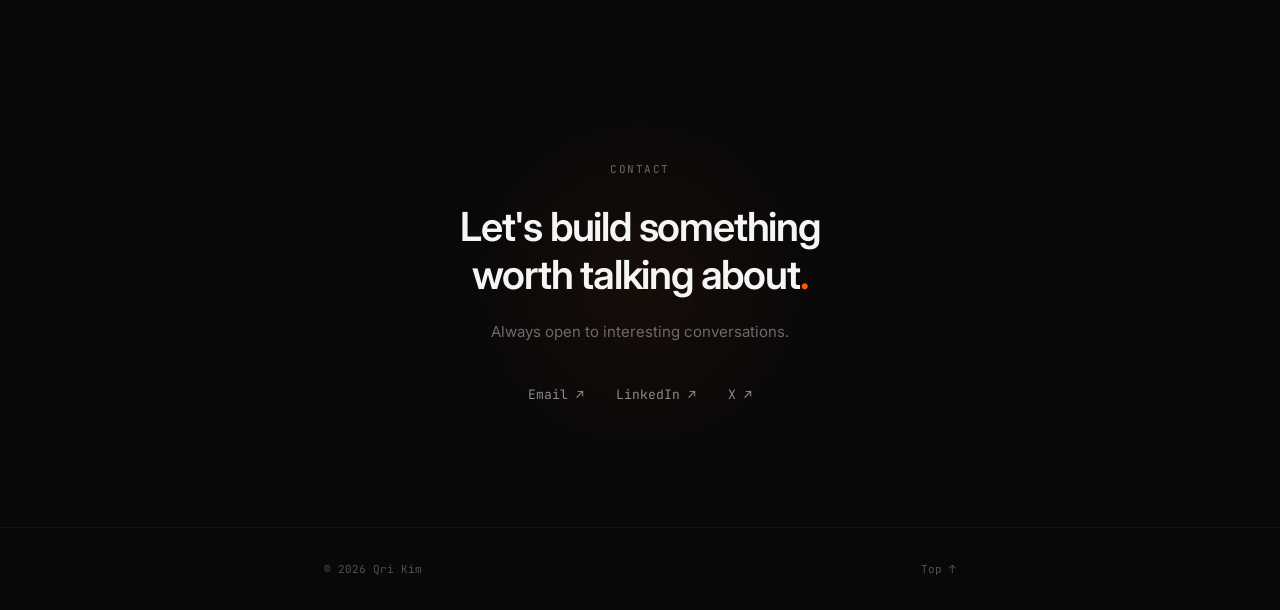
==== commit 0758a4a5: "Update with real career data and add startup retrospective post - Hero: updated role to Co-CEO & Pro" ====
--- a/index.html
+++ b/index.html
@@ -34,13 +34,13 @@
   <!-- Navigation -->
   <nav id="nav">
     <div class="container">
-      <a href="/" class="nav-logo" aria-label="Home">
+      <a href="./" class="nav-logo" aria-label="Home">
         <svg width="28" height="28" viewBox="0 0 100 100" fill="none" xmlns="http://www.w3.org/2000/svg"><circle cx="50" cy="54" r="38" fill="#FF5A00"/><ellipse cx="50" cy="54" rx="38" ry="36" fill="#FF5A00"/><ellipse cx="38" cy="44" rx="12" ry="8" fill="#FF7A2E" opacity="0.5" transform="rotate(-15 38 44)"/><path d="M50 16 C48 8, 42 4, 38 2" stroke="#f5f5f5" stroke-width="3" stroke-linecap="round" fill="none"/><path d="M50 16 C52 10, 56 6, 60 5" stroke="#f5f5f5" stroke-width="2.5" stroke-linecap="round" fill="none" opacity="0.6"/><ellipse cx="50" cy="18" rx="6" ry="4" fill="#FF5A00"/></svg>
       </a>
       <ul class="nav-links">
-        <li><a href="/writing.html">Writing</a></li>
-        <li><a href="/career.html">Career</a></li>
-        <li><a href="/contact.html">Contact</a></li>
+        <li><a href="writing.html">Writing</a></li>
+        <li><a href="career.html">Career</a></li>
+        <li><a href="contact.html">Contact</a></li>
       </ul>
       <button class="nav-mobile-toggle" id="mobileToggle" aria-label="Menu">
         <span></span><span></span>
@@ -51,9 +51,9 @@
   <!-- Mobile Menu -->
   <div class="mobile-menu" id="mobileMenu">
     <ul>
-      <li><a href="/writing.html">Writing</a></li>
-      <li><a href="/career.html">Career</a></li>
-      <li><a href="/contact.html">Contact</a></li>
+      <li><a href="writing.html">Writing</a></li>
+      <li><a href="career.html">Career</a></li>
+      <li><a href="contact.html">Contact</a></li>
     </ul>
   </div>
 
@@ -61,20 +61,20 @@
   <section class="hero">
     <div class="container">
       <div class="reveal">
-        <span class="hero-label"><span class="status-dot"></span>Head of GTM</span>
+        <span class="hero-label"><span class="status-dot"></span>Co-CEO & Product Owner</span>
         <h1 class="hero-name">Qri Kim</h1>
       </div>
       <p class="hero-bio-en reveal reveal-delay-1">
-        <strong>Bridging the gap between products and markets.</strong><br>
-        I design and execute GTM strategies, ensuring that technology products reach the right users in the right way.
+        <strong>Designing the structure that makes products grow.</strong><br>
+        I turn 0→1 ideas into scalable growth patterns — not by adding more, but by removing what slows things down.
       </p>
       <p class="hero-bio-ko reveal reveal-delay-2">
-        제품과 시장 사이의 간극을 좁히는 사람.<br>
-        복잡한 것을 단순하게, 낯선 것을 친숙하게 만드는 일을 합니다.
+        제품이 성장하는 구조를 설계하는 사람.<br>
+        반복 가능한 10X 성장 패턴을 만드는 데 집중합니다.
       </p>
       <div class="hero-cta reveal reveal-delay-3">
         <a href="mailto:qrikimhq@gmail.com" class="btn-primary">Get in touch &nearr;</a>
-        <a href="/writing.html" class="btn-ghost">Read my writing</a>
+        <a href="writing.html" class="btn-ghost">Read my writing</a>
       </div>
     </div>
   </section>
@@ -96,9 +96,8 @@
           <span class="now-label">Now</span>
         </div>
         <p class="now-text">
-          현재 <strong>AI 프로덕트의 GTM</strong>에 집중하고 있습니다.
-          기술이 빠르게 진화하는 시장에서 제품-시장 간 피드백 루프를 설계하고,
-          초기 사용자 확보부터 시장 확장까지의 전략을 실행합니다.
+          현재 <strong>제로원리퍼블릭</strong>의 공동대표로서 AI SaaS 구독 관리 서비스 <strong>'스코디'</strong>를 만들고 있습니다.
+          서비스 기획부터 GTM 전략 설계, 투자 유치까지 — 제품이 성장하는 구조를 직접 설계하고 실행합니다.
         </p>
         <p class="now-updated">Updated Mar 2026</p>
       </div>
@@ -110,10 +109,18 @@
     <div class="container">
       <div class="section-header reveal">
         <span class="section-label"><span class="line"></span> Writing</span>
-        <span class="section-count">03 posts</span>
+        <span class="section-count">04 posts</span>
       </div>
       <div class="post-list stagger-children">
-        <a class="post-item reveal" href="/posts/gtm-is-learning-not-launching.html">
+        <a class="post-item reveal" href="posts/building-scodi-from-zero.html">
+          <span class="post-date">2026.03</span>
+          <div class="post-content">
+            <h3 class="post-title">스코디를 만들며 배운 것들 — 0에서 시드 투자까지</h3>
+            <p class="post-excerpt">MVP 검증부터 시드 투자 유치까지, AI SaaS '스코디'를 만들어온 창업 여정 회고.</p>
+          </div>
+          <span class="post-tag">Startup</span>
+        </a>
+        <a class="post-item reveal" href="posts/gtm-is-learning-not-launching.html">
           <span class="post-date">2026.03</span>
           <div class="post-content">
             <h3 class="post-title">GTM은 런칭이 아니라 러닝이다</h3>
@@ -121,7 +128,7 @@
           </div>
           <span class="post-tag">GTM</span>
         </a>
-        <a class="post-item reveal" href="/posts/why-brand-feels-awkward-in-b2b.html">
+        <a class="post-item reveal" href="posts/why-brand-feels-awkward-in-b2b.html">
           <span class="post-date">2026.02</span>
           <div class="post-content">
             <h3 class="post-title">B2B에서 '브랜드'라는 말이 불편한 이유</h3>
@@ -129,7 +136,7 @@
           </div>
           <span class="post-tag">Strategy</span>
         </a>
-        <a class="post-item reveal" href="/posts/gtm-leaders-must-understand-tech.html">
+        <a class="post-item reveal" href="posts/gtm-leaders-must-understand-tech.html">
           <span class="post-date">2026.01</span>
           <div class="post-content">
             <h3 class="post-title">기술을 모르는 GTM 리더는 살아남을 수 없다</h3>
@@ -173,31 +180,31 @@
       </div>
       <div class="career-timeline stagger-children">
         <div class="career-item reveal">
-          <span class="career-year">2024 —</span>
-          <div class="career-details">
-            <div class="career-role">Head of GTM <span class="career-now">Now</span></div>
-            <div class="career-company">Building go-to-market strategies from zero to one</div>
-          </div>
-        </div>
-        <div class="career-item reveal">
-          <span class="career-year">2022 — 24</span>
-          <div class="career-details">
-            <div class="career-role">GTM Lead</div>
-            <div class="career-company">Led product launches and market expansion</div>
-          </div>
-        </div>
-        <div class="career-item reveal">
-          <span class="career-year">2020 — 22</span>
-          <div class="career-details">
-            <div class="career-role">Growth & Marketing</div>
-            <div class="career-company">Owned acquisition funnels and growth experiments</div>
-          </div>
-        </div>
-        <div class="career-item reveal">
-          <span class="career-year">2018 — 20</span>
-          <div class="career-details">
-            <div class="career-role">Marketing Associate</div>
-            <div class="career-company">Content strategy and campaign execution</div>
+          <span class="career-year">2023.04 —</span>
+          <div class="career-details">
+            <div class="career-role">Co-CEO & Co-founder <span class="career-now">Now</span></div>
+            <div class="career-company">제로원리퍼블릭 — AI SaaS '스코디'</div>
+          </div>
+        </div>
+        <div class="career-item reveal">
+          <span class="career-year">2022.07 — 2023.04</span>
+          <div class="career-details">
+            <div class="career-role">Sales & Marketing Lead</div>
+            <div class="career-company">이십사점오 — GenZ 커리어 플랫폼 '슥삭'</div>
+          </div>
+        </div>
+        <div class="career-item reveal">
+          <span class="career-year">2022.01 — 2022.06</span>
+          <div class="career-details">
+            <div class="career-role">Growth Marketer</div>
+            <div class="career-company">로앤굿 — 리걸테크</div>
+          </div>
+        </div>
+        <div class="career-item reveal">
+          <span class="career-year">2021</span>
+          <div class="career-details">
+            <div class="career-role">Business & Marketing</div>
+            <div class="career-company">커넥틀리, 파이온코퍼레이션</div>
           </div>
         </div>
       </div>
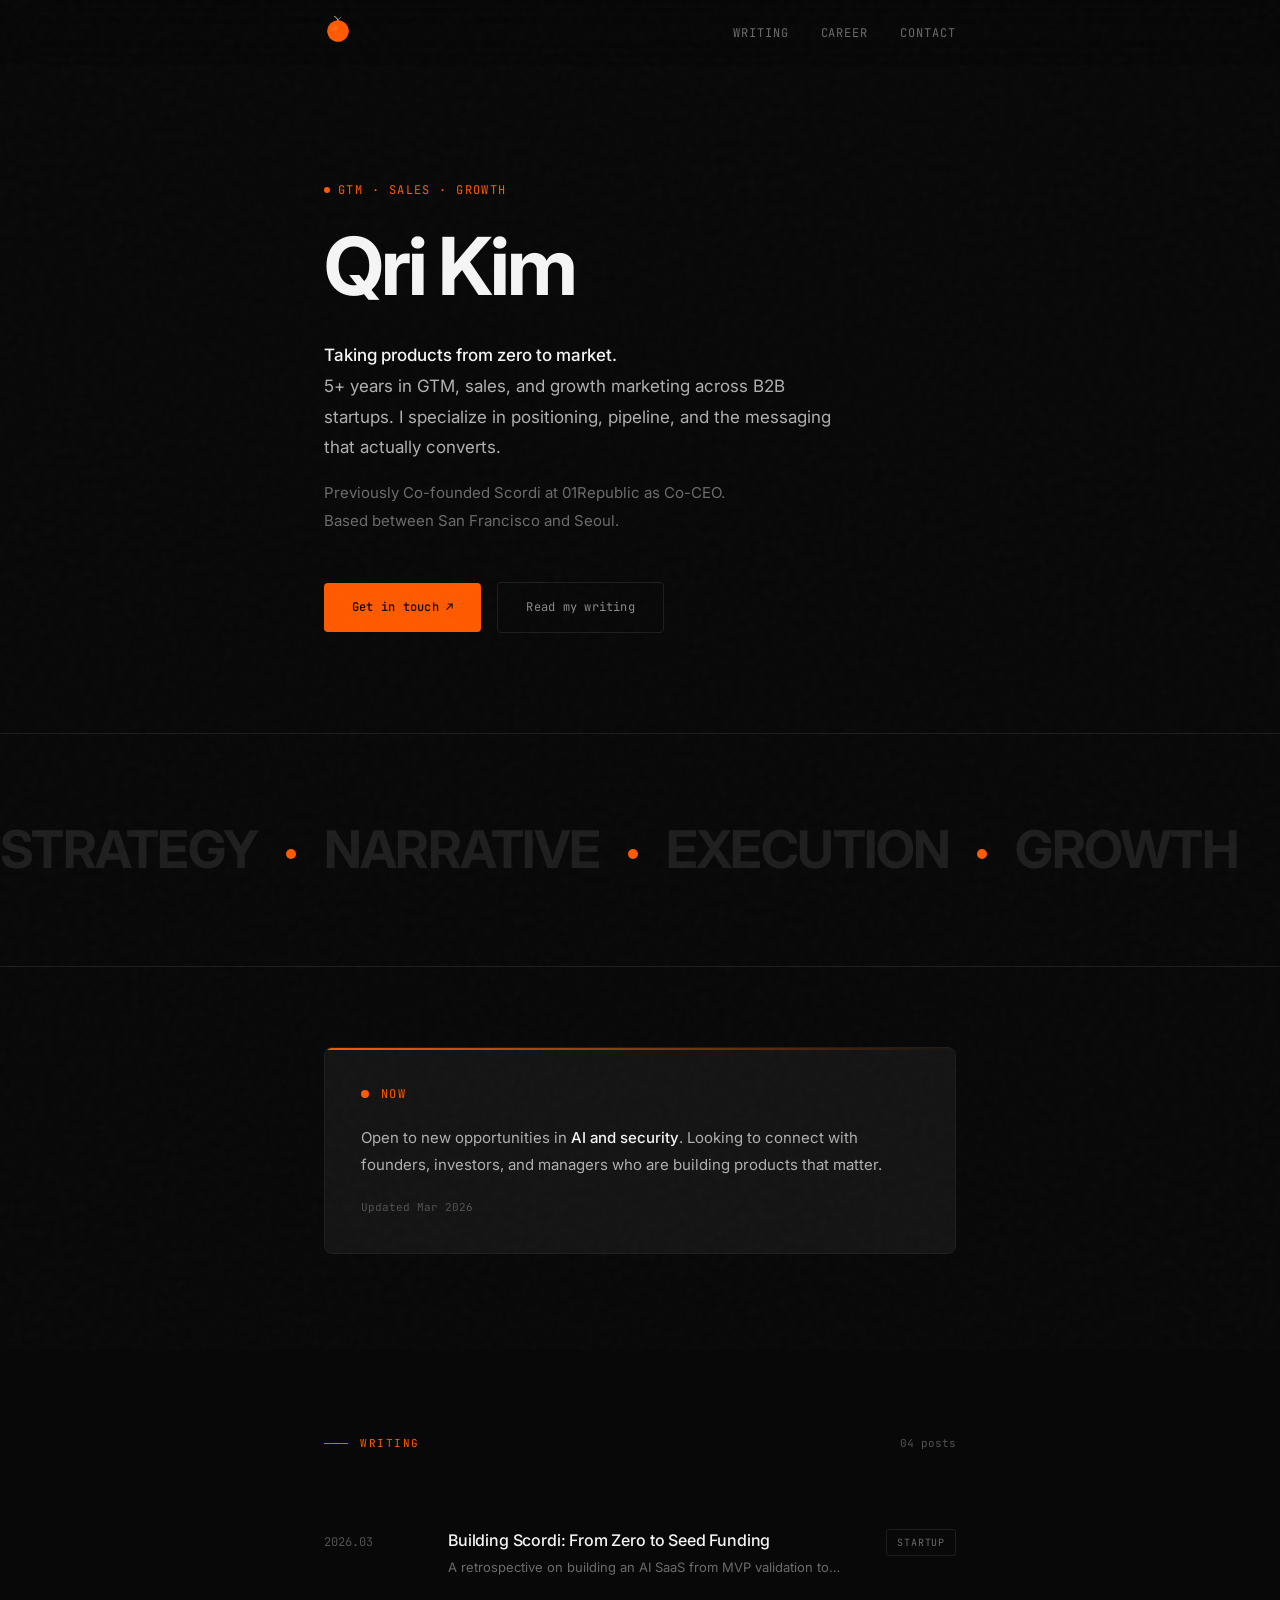
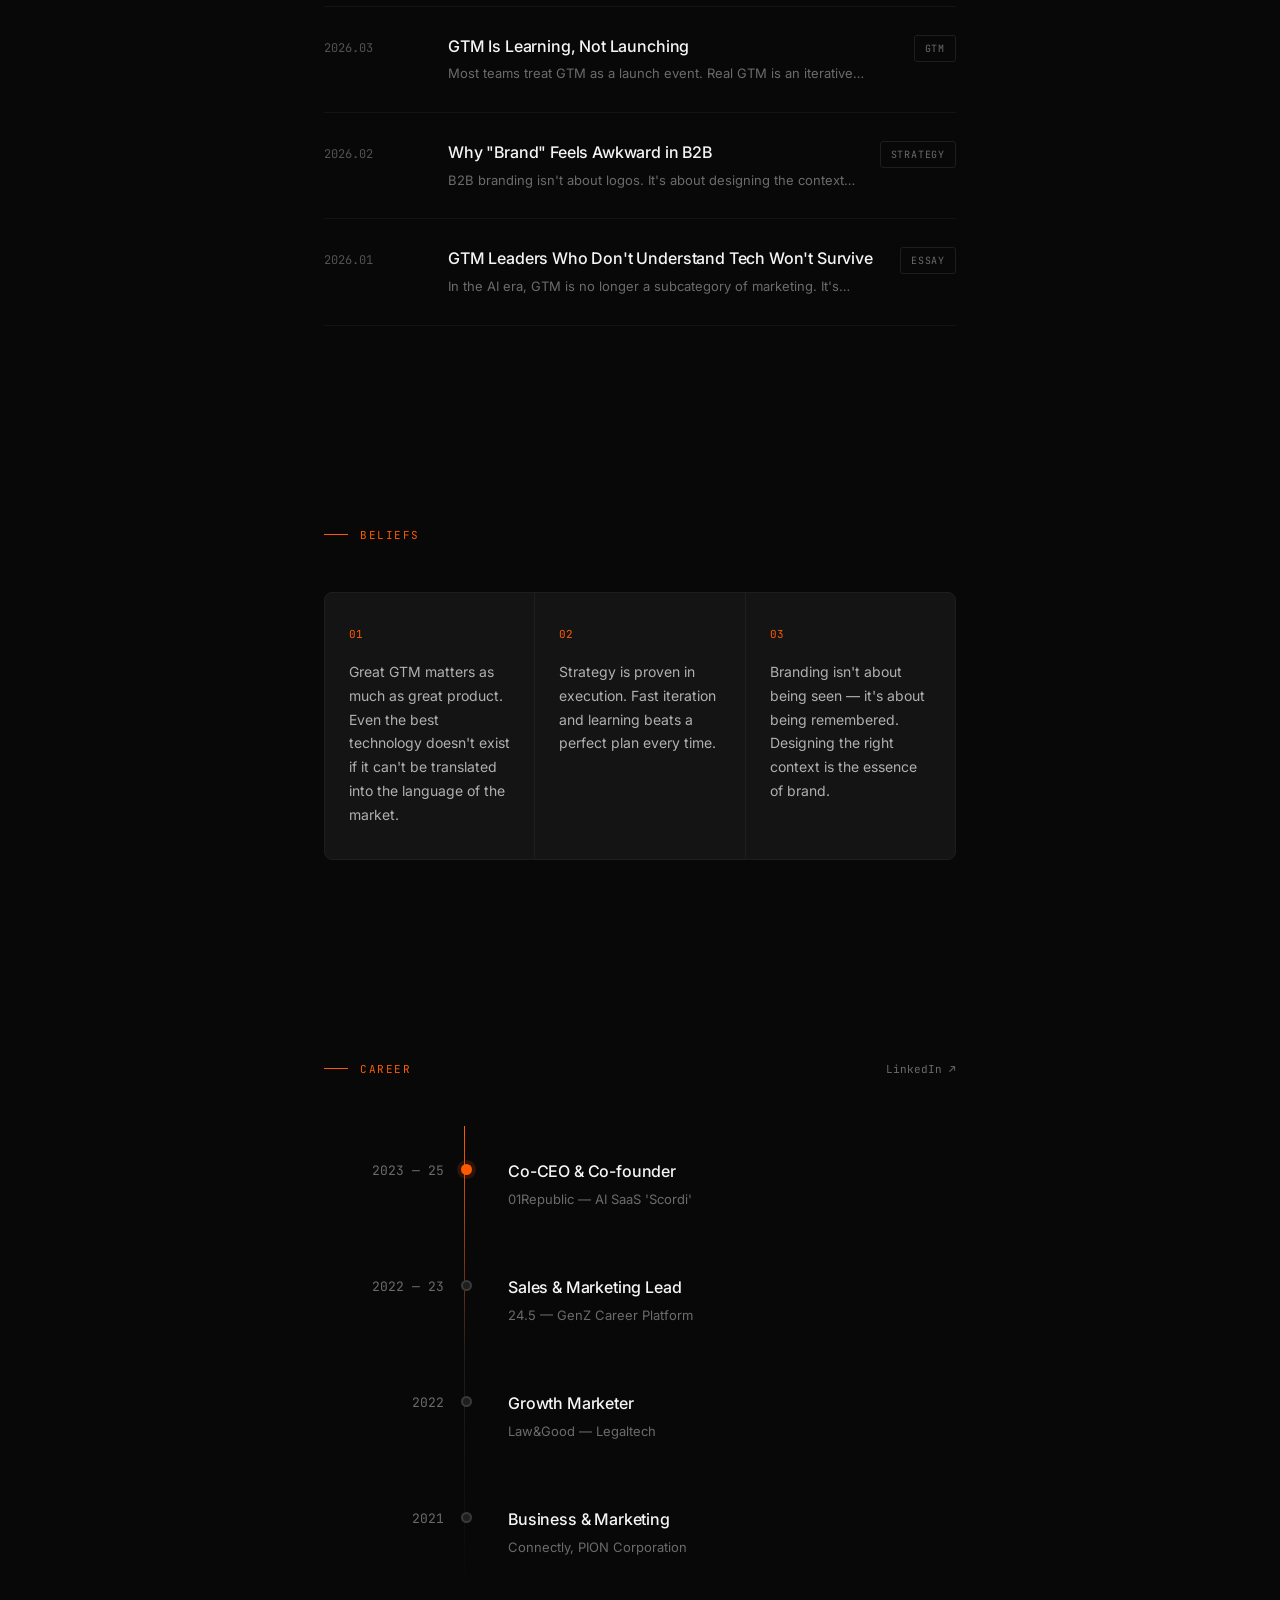
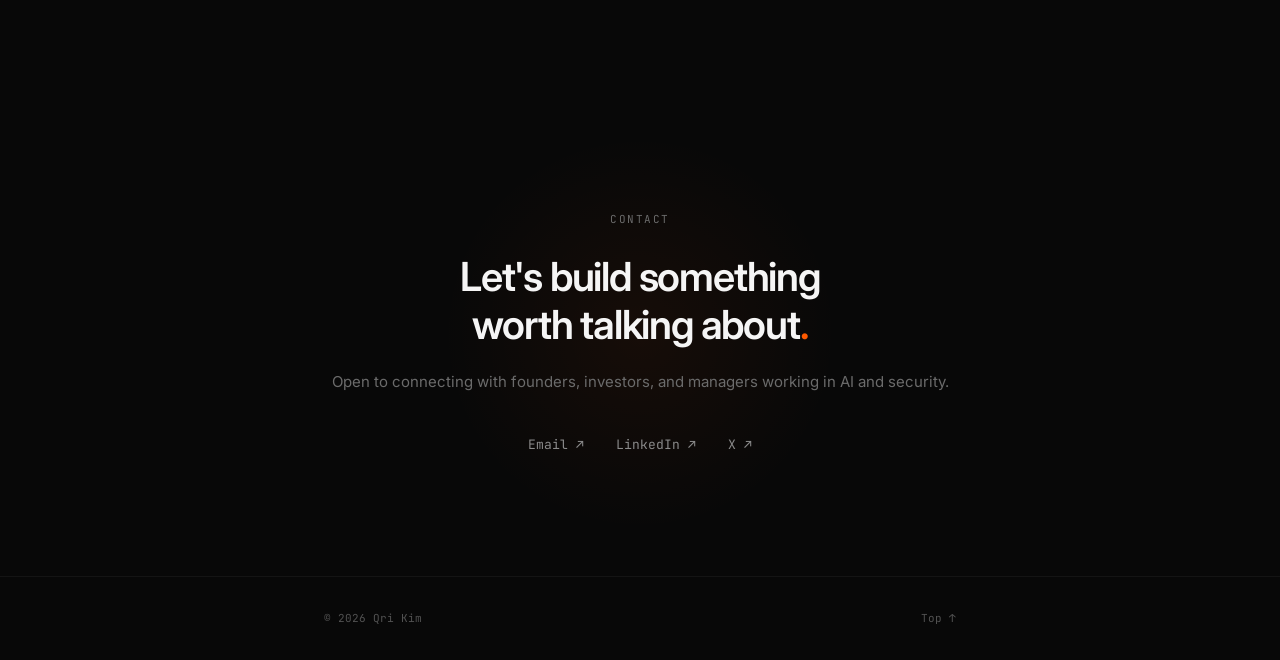
==== commit 24b01607: "Switch all content to English, update Now section - All pages converted to English as default langua" ====
--- a/index.html
+++ b/index.html
@@ -1,24 +1,22 @@
 <!DOCTYPE html>
-<html lang="ko">
+<html lang="en">
 <head>
   <meta charset="UTF-8">
   <meta name="viewport" content="width=device-width, initial-scale=1.0">
-  <title>Qri Kim — Head of GTM</title>
-  <meta name="description" content="Qri Kim — Head of GTM. Bridging the gap between products and markets.">
-
-  <!-- Open Graph -->
+  <title>Qri Kim — GTM, Sales & Growth</title>
+  <meta name="description" content="Qri Kim — 5+ years in GTM, sales, and growth marketing across B2B startups. Based between San Francisco and Seoul.">
+
   <meta property="og:type" content="website">
-  <meta property="og:title" content="Qri Kim — Head of GTM">
-  <meta property="og:description" content="Bridging the gap between products and markets. GTM 전략을 설계하고 실행합니다.">
+  <meta property="og:title" content="Qri Kim — GTM, Sales & Growth">
+  <meta property="og:description" content="Taking products from zero to market. Positioning, pipeline, and the messaging that actually converts.">
   <meta property="og:url" content="https://qrikim.com">
   <meta property="og:site_name" content="Qri Kim">
-  <meta property="og:locale" content="ko_KR">
-
-  <!-- Twitter Card -->
+  <meta property="og:locale" content="en_US">
+
   <meta name="twitter:card" content="summary_large_image">
   <meta name="twitter:site" content="@gyurinsight">
-  <meta name="twitter:title" content="Qri Kim — Head of GTM">
-  <meta name="twitter:description" content="Bridging the gap between products and markets.">
+  <meta name="twitter:title" content="Qri Kim — GTM, Sales & Growth">
+  <meta name="twitter:description" content="Taking products from zero to market.">
 
   <link rel="canonical" href="https://qrikim.com">
   <link rel="preconnect" href="https://fonts.googleapis.com">
@@ -31,7 +29,6 @@
   <div class="scroll-progress" id="scrollProgress"></div>
   <div class="grain"></div>
 
-  <!-- Navigation -->
   <nav id="nav">
     <div class="container">
       <a href="./" class="nav-logo" aria-label="Home">
@@ -48,7 +45,6 @@
     </div>
   </nav>
 
-  <!-- Mobile Menu -->
   <div class="mobile-menu" id="mobileMenu">
     <ul>
       <li><a href="writing.html">Writing</a></li>
@@ -61,16 +57,17 @@
   <section class="hero">
     <div class="container">
       <div class="reveal">
-        <span class="hero-label"><span class="status-dot"></span>Co-CEO & Product Owner</span>
+        <span class="hero-label"><span class="status-dot"></span>GTM &middot; Sales &middot; Growth</span>
         <h1 class="hero-name">Qri Kim</h1>
       </div>
       <p class="hero-bio-en reveal reveal-delay-1">
-        <strong>Designing the structure that makes products grow.</strong><br>
-        I turn 0→1 ideas into scalable growth patterns — not by adding more, but by removing what slows things down.
+        <strong>Taking products from zero to market.</strong><br>
+        5+ years in GTM, sales, and growth marketing across B2B startups.
+        I specialize in positioning, pipeline, and the messaging that actually converts.
       </p>
       <p class="hero-bio-ko reveal reveal-delay-2">
-        제품이 성장하는 구조를 설계하는 사람.<br>
-        반복 가능한 10X 성장 패턴을 만드는 데 집중합니다.
+        Previously Co-founded Scordi at 01Republic as Co-CEO.<br>
+        Based between San Francisco and Seoul.
       </p>
       <div class="hero-cta reveal reveal-delay-3">
         <a href="mailto:qrikimhq@gmail.com" class="btn-primary">Get in touch &nearr;</a>
@@ -96,8 +93,9 @@
           <span class="now-label">Now</span>
         </div>
         <p class="now-text">
-          현재 <strong>제로원리퍼블릭</strong>의 공동대표로서 AI SaaS 구독 관리 서비스 <strong>'스코디'</strong>를 만들고 있습니다.
-          서비스 기획부터 GTM 전략 설계, 투자 유치까지 — 제품이 성장하는 구조를 직접 설계하고 실행합니다.
+          Open to new opportunities in <strong>AI and security</strong>.
+          Looking to connect with founders, investors, and managers
+          who are building products that matter.
         </p>
         <p class="now-updated">Updated Mar 2026</p>
       </div>
@@ -115,32 +113,32 @@
         <a class="post-item reveal" href="posts/building-scodi-from-zero.html">
           <span class="post-date">2026.03</span>
           <div class="post-content">
-            <h3 class="post-title">스코디를 만들며 배운 것들 — 0에서 시드 투자까지</h3>
-            <p class="post-excerpt">MVP 검증부터 시드 투자 유치까지, AI SaaS '스코디'를 만들어온 창업 여정 회고.</p>
+            <h3 class="post-title">Building Scordi: From Zero to Seed Funding</h3>
+            <p class="post-excerpt">A retrospective on building an AI SaaS from MVP validation to seed investment.</p>
           </div>
           <span class="post-tag">Startup</span>
         </a>
         <a class="post-item reveal" href="posts/gtm-is-learning-not-launching.html">
           <span class="post-date">2026.03</span>
           <div class="post-content">
-            <h3 class="post-title">GTM은 런칭이 아니라 러닝이다</h3>
-            <p class="post-excerpt">대부분의 팀이 GTM을 '런칭 이벤트'로 생각하지만, 진짜 GTM은 시장에서 배우는 반복적 과정에 가깝다.</p>
+            <h3 class="post-title">GTM Is Learning, Not Launching</h3>
+            <p class="post-excerpt">Most teams treat GTM as a launch event. Real GTM is an iterative process of learning from the market.</p>
           </div>
           <span class="post-tag">GTM</span>
         </a>
         <a class="post-item reveal" href="posts/why-brand-feels-awkward-in-b2b.html">
           <span class="post-date">2026.02</span>
           <div class="post-content">
-            <h3 class="post-title">B2B에서 '브랜드'라는 말이 불편한 이유</h3>
-            <p class="post-excerpt">B2B 브랜딩은 로고가 아니라, 고객이 우리를 떠올리는 맥락을 설계하는 일이다.</p>
+            <h3 class="post-title">Why "Brand" Feels Awkward in B2B</h3>
+            <p class="post-excerpt">B2B branding isn't about logos. It's about designing the context in which customers remember you.</p>
           </div>
           <span class="post-tag">Strategy</span>
         </a>
         <a class="post-item reveal" href="posts/gtm-leaders-must-understand-tech.html">
           <span class="post-date">2026.01</span>
           <div class="post-content">
-            <h3 class="post-title">기술을 모르는 GTM 리더는 살아남을 수 없다</h3>
-            <p class="post-excerpt">AI 시대에 GTM은 더 이상 마케팅의 하위 카테고리가 아니다. 제품과 시장을 동시에 읽는 역할로 진화하고 있다.</p>
+            <h3 class="post-title">GTM Leaders Who Don't Understand Tech Won't Survive</h3>
+            <p class="post-excerpt">In the AI era, GTM is no longer a subcategory of marketing. It's evolving into a role that reads both product and market.</p>
           </div>
           <span class="post-tag">Essay</span>
         </a>
@@ -157,15 +155,15 @@
       <div class="belief-grid reveal">
         <div class="belief-item">
           <span class="belief-number">01</span>
-          <p class="belief-text">좋은 GTM은 좋은 제품만큼 중요하다. 아무리 뛰어난 기술도 시장의 언어로 번역되지 않으면 존재하지 않는 것과 같다.</p>
+          <p class="belief-text">Great GTM matters as much as great product. Even the best technology doesn't exist if it can't be translated into the language of the market.</p>
         </div>
         <div class="belief-item">
           <span class="belief-number">02</span>
-          <p class="belief-text">전략은 실행에서 증명된다. 완벽한 계획보다 빠른 실행과 학습의 반복이 시장에서 이긴다.</p>
+          <p class="belief-text">Strategy is proven in execution. Fast iteration and learning beats a perfect plan every time.</p>
         </div>
         <div class="belief-item">
           <span class="belief-number">03</span>
-          <p class="belief-text">브랜딩은 보여주는 게 아니라 기억되는 것이다. 기억에 남는 맥락을 설계하는 것이 브랜드의 본질이다.</p>
+          <p class="belief-text">Branding isn't about being seen — it's about being remembered. Designing the right context is the essence of brand.</p>
         </div>
       </div>
     </div>
@@ -180,31 +178,31 @@
       </div>
       <div class="career-timeline stagger-children">
         <div class="career-item reveal">
-          <span class="career-year">2023.04 —</span>
-          <div class="career-details">
-            <div class="career-role">Co-CEO & Co-founder <span class="career-now">Now</span></div>
-            <div class="career-company">제로원리퍼블릭 — AI SaaS '스코디'</div>
-          </div>
-        </div>
-        <div class="career-item reveal">
-          <span class="career-year">2022.07 — 2023.04</span>
+          <span class="career-year">2023 — 25</span>
+          <div class="career-details">
+            <div class="career-role">Co-CEO & Co-founder</div>
+            <div class="career-company">01Republic — AI SaaS 'Scordi'</div>
+          </div>
+        </div>
+        <div class="career-item reveal">
+          <span class="career-year">2022 — 23</span>
           <div class="career-details">
             <div class="career-role">Sales & Marketing Lead</div>
-            <div class="career-company">이십사점오 — GenZ 커리어 플랫폼 '슥삭'</div>
-          </div>
-        </div>
-        <div class="career-item reveal">
-          <span class="career-year">2022.01 — 2022.06</span>
+            <div class="career-company">24.5 — GenZ Career Platform</div>
+          </div>
+        </div>
+        <div class="career-item reveal">
+          <span class="career-year">2022</span>
           <div class="career-details">
             <div class="career-role">Growth Marketer</div>
-            <div class="career-company">로앤굿 — 리걸테크</div>
+            <div class="career-company">Law&Good — Legaltech</div>
           </div>
         </div>
         <div class="career-item reveal">
           <span class="career-year">2021</span>
           <div class="career-details">
             <div class="career-role">Business & Marketing</div>
-            <div class="career-company">커넥틀리, 파이온코퍼레이션</div>
+            <div class="career-company">Connectly, PION Corporation</div>
           </div>
         </div>
       </div>
@@ -216,7 +214,7 @@
     <div class="container">
       <p class="cta-label reveal">Contact</p>
       <h2 class="cta-heading reveal reveal-delay-1">Let's build something<br>worth talking about<span style="color:var(--orange)">.</span></h2>
-      <p class="cta-sub reveal reveal-delay-2">Always open to interesting conversations.</p>
+      <p class="cta-sub reveal reveal-delay-2">Open to connecting with founders, investors, and managers working in AI and security.</p>
       <div class="cta-links reveal reveal-delay-3">
         <a href="mailto:qrikimhq@gmail.com" class="cta-link">Email &nearr;</a>
         <a href="https://www.linkedin.com/in/qri-gyuri-kim/" target="_blank" class="cta-link">LinkedIn &nearr;</a>
@@ -225,7 +223,6 @@
     </div>
   </section>
 
-  <!-- Footer -->
   <footer>
     <div class="container">
       <div class="footer-inner">
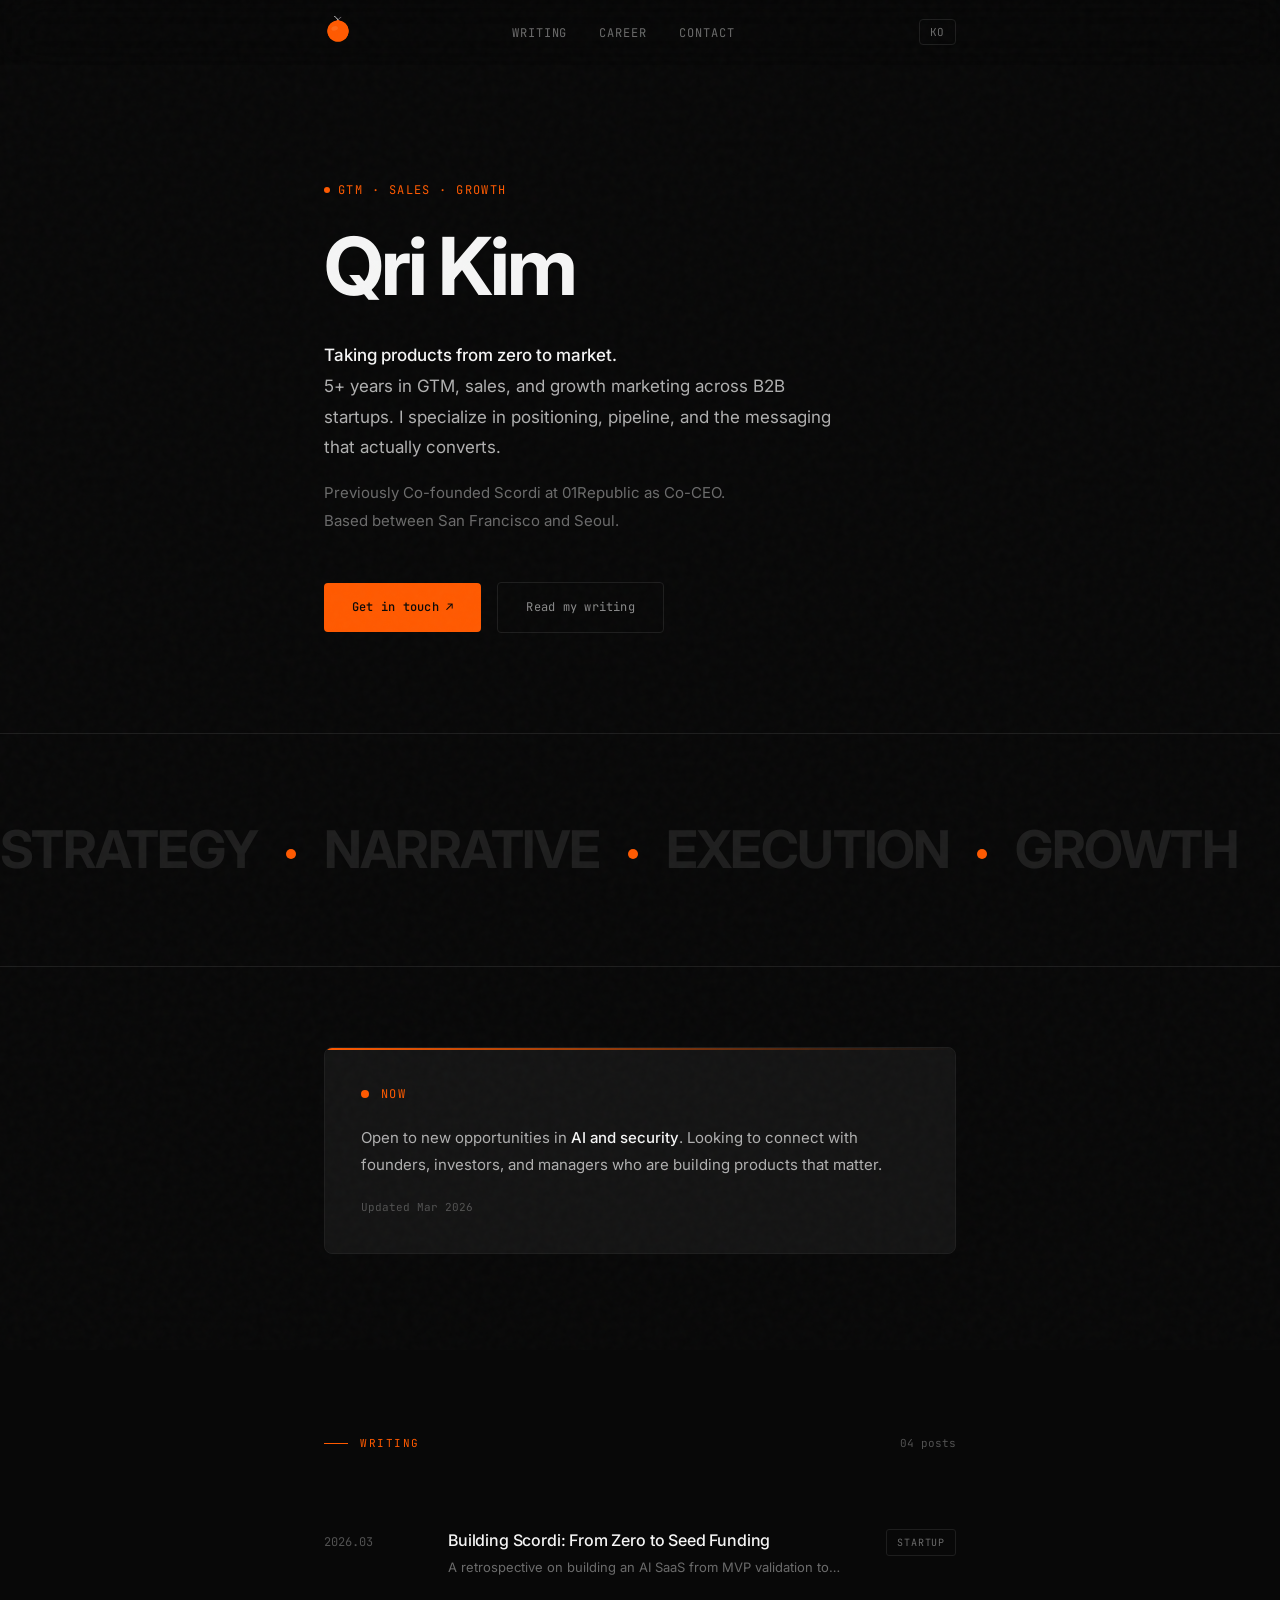
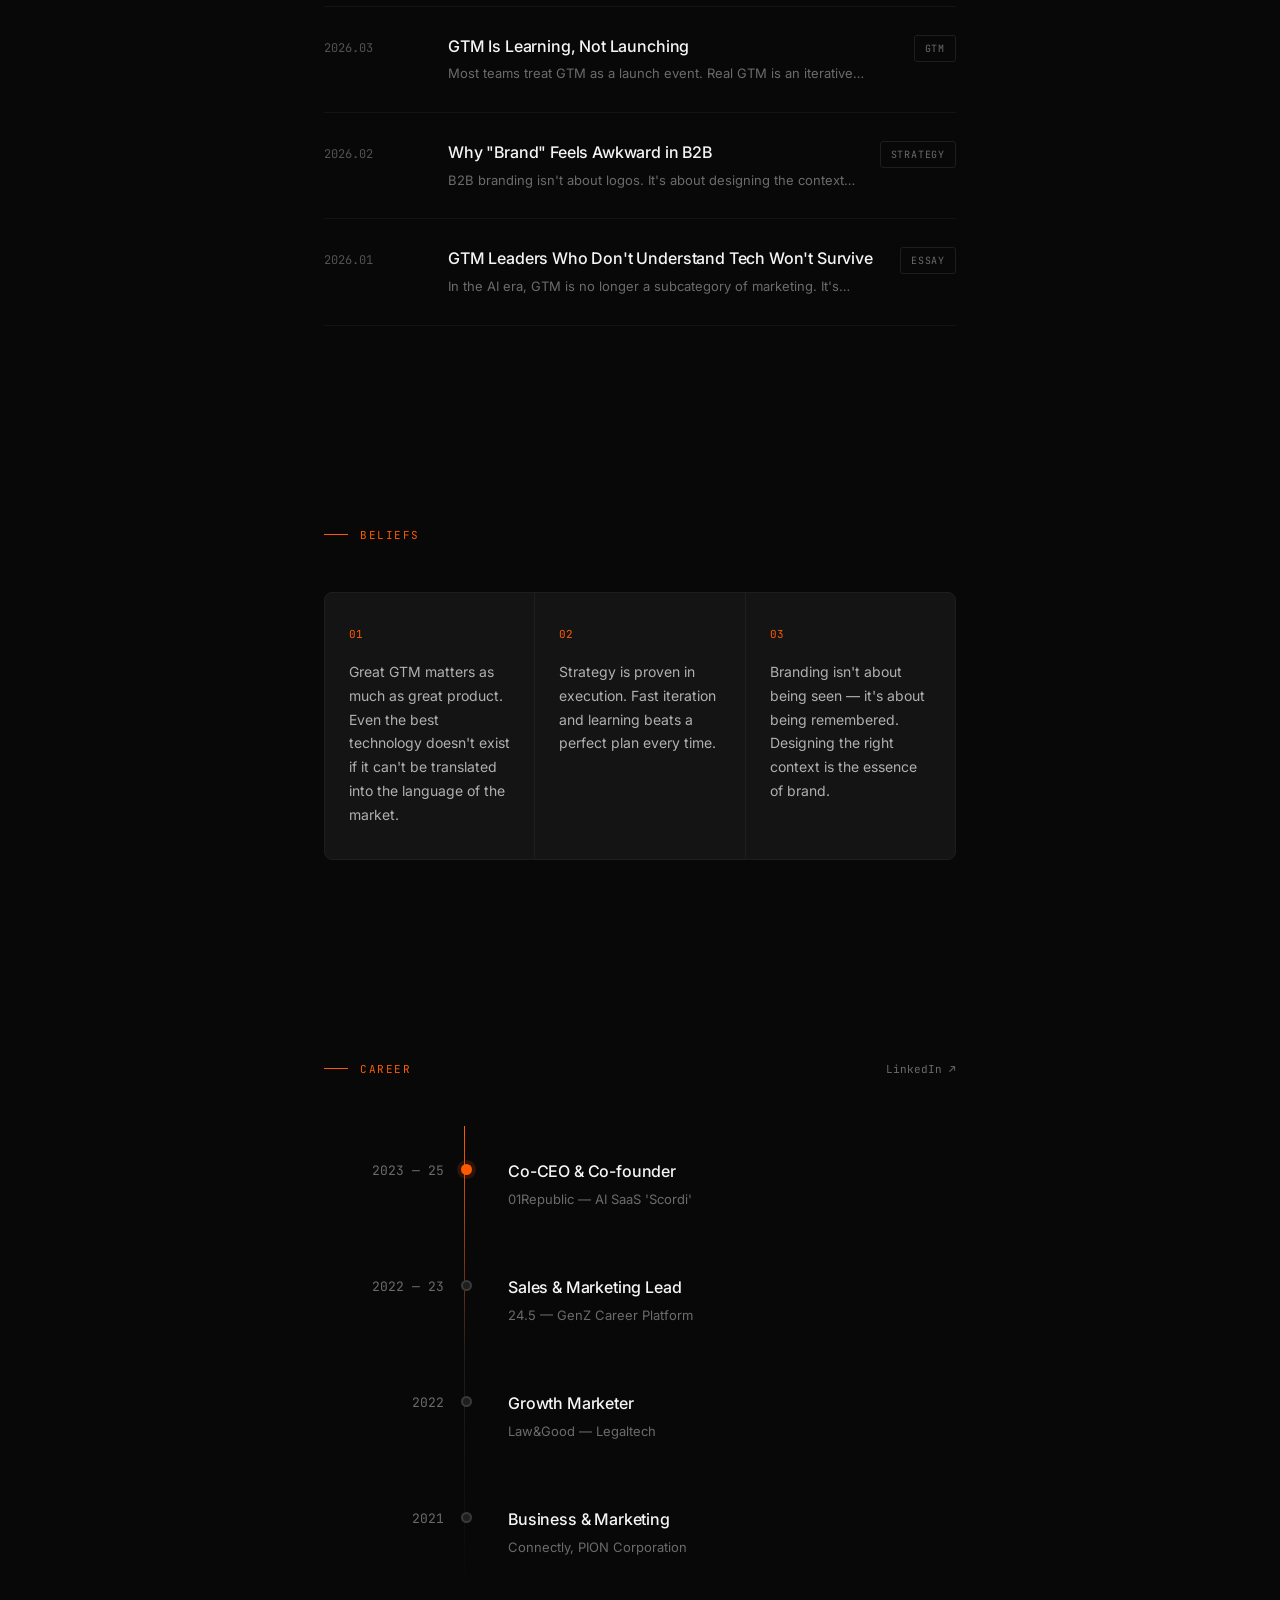
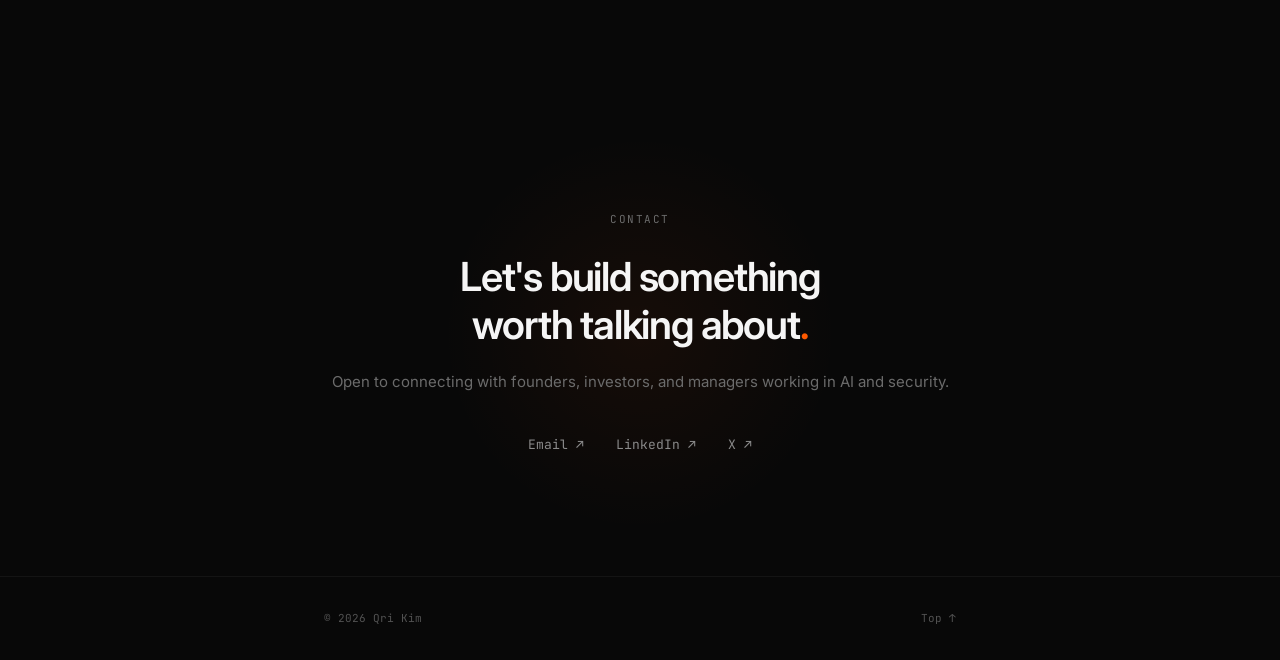
==== commit 83009836: "Add bilingual language switcher (EN/KO) across all pages - Language toggle button (EN/KO) in navigat" ====
--- a/index.html
+++ b/index.html
@@ -11,7 +11,6 @@
   <meta property="og:description" content="Taking products from zero to market. Positioning, pipeline, and the messaging that actually converts.">
   <meta property="og:url" content="https://qrikim.com">
   <meta property="og:site_name" content="Qri Kim">
-  <meta property="og:locale" content="en_US">
 
   <meta name="twitter:card" content="summary_large_image">
   <meta name="twitter:site" content="@gyurinsight">
@@ -39,6 +38,7 @@
         <li><a href="career.html">Career</a></li>
         <li><a href="contact.html">Contact</a></li>
       </ul>
+      <button class="lang-toggle" id="langToggle">KO</button>
       <button class="nav-mobile-toggle" id="mobileToggle" aria-label="Menu">
         <span></span><span></span>
       </button>
@@ -61,17 +61,16 @@
         <h1 class="hero-name">Qri Kim</h1>
       </div>
       <p class="hero-bio-en reveal reveal-delay-1">
-        <strong>Taking products from zero to market.</strong><br>
-        5+ years in GTM, sales, and growth marketing across B2B startups.
-        I specialize in positioning, pipeline, and the messaging that actually converts.
+        <span class="en"><strong>Taking products from zero to market.</strong><br>5+ years in GTM, sales, and growth marketing across B2B startups. I specialize in positioning, pipeline, and the messaging that actually converts.</span>
+        <span class="ko"><strong>제품을 시장에 안착시키는 일을 합니다.</strong><br>B2B 스타트업에서 5년 이상 GTM, 세일즈, 그로스 마케팅을 해왔습니다. 포지셔닝, 파이프라인, 그리고 실제로 전환되는 메시징을 설계합니다.</span>
       </p>
       <p class="hero-bio-ko reveal reveal-delay-2">
-        Previously Co-founded Scordi at 01Republic as Co-CEO.<br>
-        Based between San Francisco and Seoul.
+        <span class="en">Previously Co-founded Scordi at 01Republic as Co-CEO.<br>Based between San Francisco and Seoul.</span>
+        <span class="ko">제로원리퍼블릭에서 Co-CEO로 스코디를 공동 창업했습니다.<br>샌프란시스코와 서울을 오갑니다.</span>
       </p>
       <div class="hero-cta reveal reveal-delay-3">
         <a href="mailto:qrikimhq@gmail.com" class="btn-primary">Get in touch &nearr;</a>
-        <a href="writing.html" class="btn-ghost">Read my writing</a>
+        <a href="writing.html" class="btn-ghost"><span class="en">Read my writing</span><span class="ko">글 읽기</span></a>
       </div>
     </div>
   </section>
@@ -93,9 +92,8 @@
           <span class="now-label">Now</span>
         </div>
         <p class="now-text">
-          Open to new opportunities in <strong>AI and security</strong>.
-          Looking to connect with founders, investors, and managers
-          who are building products that matter.
+          <span class="en">Open to new opportunities in <strong>AI and security</strong>. Looking to connect with founders, investors, and managers who are building products that matter.</span>
+          <span class="ko"><strong>AI와 보안</strong> 분야의 새로운 기회를 찾고 있습니다. 의미 있는 제품을 만드는 파운더, 투자자, 매니저와 연결되고 싶습니다.</span>
         </p>
         <p class="now-updated">Updated Mar 2026</p>
       </div>
@@ -113,32 +111,32 @@
         <a class="post-item reveal" href="posts/building-scodi-from-zero.html">
           <span class="post-date">2026.03</span>
           <div class="post-content">
-            <h3 class="post-title">Building Scordi: From Zero to Seed Funding</h3>
-            <p class="post-excerpt">A retrospective on building an AI SaaS from MVP validation to seed investment.</p>
+            <h3 class="post-title"><span class="en">Building Scordi: From Zero to Seed Funding</span><span class="ko">스코디를 만들며 배운 것들 — 0에서 시드 투자까지</span></h3>
+            <p class="post-excerpt"><span class="en">A retrospective on building an AI SaaS from MVP validation to seed investment.</span><span class="ko">MVP 검증부터 시드 투자 유치까지, AI SaaS '스코디'를 만들어온 창업 여정 회고.</span></p>
           </div>
           <span class="post-tag">Startup</span>
         </a>
         <a class="post-item reveal" href="posts/gtm-is-learning-not-launching.html">
           <span class="post-date">2026.03</span>
           <div class="post-content">
-            <h3 class="post-title">GTM Is Learning, Not Launching</h3>
-            <p class="post-excerpt">Most teams treat GTM as a launch event. Real GTM is an iterative process of learning from the market.</p>
+            <h3 class="post-title"><span class="en">GTM Is Learning, Not Launching</span><span class="ko">GTM은 런칭이 아니라 러닝이다</span></h3>
+            <p class="post-excerpt"><span class="en">Most teams treat GTM as a launch event. Real GTM is an iterative process of learning from the market.</span><span class="ko">대부분의 팀이 GTM을 '런칭 이벤트'로 생각하지만, 진짜 GTM은 시장에서 배우는 반복적 과정에 가깝다.</span></p>
           </div>
           <span class="post-tag">GTM</span>
         </a>
         <a class="post-item reveal" href="posts/why-brand-feels-awkward-in-b2b.html">
           <span class="post-date">2026.02</span>
           <div class="post-content">
-            <h3 class="post-title">Why "Brand" Feels Awkward in B2B</h3>
-            <p class="post-excerpt">B2B branding isn't about logos. It's about designing the context in which customers remember you.</p>
+            <h3 class="post-title"><span class="en">Why "Brand" Feels Awkward in B2B</span><span class="ko">B2B에서 '브랜드'라는 말이 불편한 이유</span></h3>
+            <p class="post-excerpt"><span class="en">B2B branding isn't about logos. It's about designing the context in which customers remember you.</span><span class="ko">B2B 브랜딩은 로고가 아니라, 고객이 우리를 떠올리는 맥락을 설계하는 일이다.</span></p>
           </div>
           <span class="post-tag">Strategy</span>
         </a>
         <a class="post-item reveal" href="posts/gtm-leaders-must-understand-tech.html">
           <span class="post-date">2026.01</span>
           <div class="post-content">
-            <h3 class="post-title">GTM Leaders Who Don't Understand Tech Won't Survive</h3>
-            <p class="post-excerpt">In the AI era, GTM is no longer a subcategory of marketing. It's evolving into a role that reads both product and market.</p>
+            <h3 class="post-title"><span class="en">GTM Leaders Who Don't Understand Tech Won't Survive</span><span class="ko">기술을 모르는 GTM 리더는 살아남을 수 없다</span></h3>
+            <p class="post-excerpt"><span class="en">In the AI era, GTM is no longer a subcategory of marketing. It's evolving into a role that reads both product and market.</span><span class="ko">AI 시대에 GTM은 더 이상 마케팅의 하위 카테고리가 아니다. 제품과 시장을 동시에 읽는 역할로 진화하고 있다.</span></p>
           </div>
           <span class="post-tag">Essay</span>
         </a>
@@ -155,15 +153,15 @@
       <div class="belief-grid reveal">
         <div class="belief-item">
           <span class="belief-number">01</span>
-          <p class="belief-text">Great GTM matters as much as great product. Even the best technology doesn't exist if it can't be translated into the language of the market.</p>
+          <p class="belief-text"><span class="en">Great GTM matters as much as great product. Even the best technology doesn't exist if it can't be translated into the language of the market.</span><span class="ko">좋은 GTM은 좋은 제품만큼 중요하다. 아무리 뛰어난 기술도 시장의 언어로 번역되지 않으면 존재하지 않는 것과 같다.</span></p>
         </div>
         <div class="belief-item">
           <span class="belief-number">02</span>
-          <p class="belief-text">Strategy is proven in execution. Fast iteration and learning beats a perfect plan every time.</p>
+          <p class="belief-text"><span class="en">Strategy is proven in execution. Fast iteration and learning beats a perfect plan every time.</span><span class="ko">전략은 실행에서 증명된다. 완벽한 계획보다 빠른 실행과 학습의 반복이 시장에서 이긴다.</span></p>
         </div>
         <div class="belief-item">
           <span class="belief-number">03</span>
-          <p class="belief-text">Branding isn't about being seen — it's about being remembered. Designing the right context is the essence of brand.</p>
+          <p class="belief-text"><span class="en">Branding isn't about being seen — it's about being remembered. Designing the right context is the essence of brand.</span><span class="ko">브랜딩은 보여주는 게 아니라 기억되는 것이다. 기억에 남는 맥락을 설계하는 것이 브랜드의 본질이다.</span></p>
         </div>
       </div>
     </div>
@@ -181,28 +179,28 @@
           <span class="career-year">2023 — 25</span>
           <div class="career-details">
             <div class="career-role">Co-CEO & Co-founder</div>
-            <div class="career-company">01Republic — AI SaaS 'Scordi'</div>
+            <div class="career-company"><span class="en">01Republic — AI SaaS 'Scordi'</span><span class="ko">제로원리퍼블릭 — AI SaaS '스코디'</span></div>
           </div>
         </div>
         <div class="career-item reveal">
           <span class="career-year">2022 — 23</span>
           <div class="career-details">
             <div class="career-role">Sales & Marketing Lead</div>
-            <div class="career-company">24.5 — GenZ Career Platform</div>
+            <div class="career-company"><span class="en">24.5 — GenZ Career Platform</span><span class="ko">이십사점오 — GenZ 커리어 플랫폼 '슥삭'</span></div>
           </div>
         </div>
         <div class="career-item reveal">
           <span class="career-year">2022</span>
           <div class="career-details">
             <div class="career-role">Growth Marketer</div>
-            <div class="career-company">Law&Good — Legaltech</div>
+            <div class="career-company"><span class="en">Law&Good — Legaltech</span><span class="ko">로앤굿 — 리걸테크</span></div>
           </div>
         </div>
         <div class="career-item reveal">
           <span class="career-year">2021</span>
           <div class="career-details">
             <div class="career-role">Business & Marketing</div>
-            <div class="career-company">Connectly, PION Corporation</div>
+            <div class="career-company"><span class="en">Connectly, PION Corporation</span><span class="ko">커넥틀리, 파이온코퍼레이션</span></div>
           </div>
         </div>
       </div>
@@ -214,7 +212,7 @@
     <div class="container">
       <p class="cta-label reveal">Contact</p>
       <h2 class="cta-heading reveal reveal-delay-1">Let's build something<br>worth talking about<span style="color:var(--orange)">.</span></h2>
-      <p class="cta-sub reveal reveal-delay-2">Open to connecting with founders, investors, and managers working in AI and security.</p>
+      <p class="cta-sub reveal reveal-delay-2"><span class="en">Open to connecting with founders, investors, and managers working in AI and security.</span><span class="ko">AI와 보안 분야에서 일하는 파운더, 투자자, 매니저와의 연결을 환영합니다.</span></p>
       <div class="cta-links reveal reveal-delay-3">
         <a href="mailto:qrikimhq@gmail.com" class="cta-link">Email &nearr;</a>
         <a href="https://www.linkedin.com/in/qri-gyuri-kim/" target="_blank" class="cta-link">LinkedIn &nearr;</a>
--- a/style.css
+++ b/style.css
@@ -994,6 +994,39 @@
 
 .contact-card:hover .contact-card-arrow {
   color: var(--orange);
+}
+
+/* ========== Language Switcher ========== */
+.lang-toggle {
+  font-family: var(--font-mono);
+  font-size: 11px;
+  letter-spacing: 0.06em;
+  color: var(--gray-500);
+  background: none;
+  border: 1px solid var(--gray-800);
+  border-radius: 4px;
+  padding: 5px 10px;
+  cursor: pointer;
+  transition: all 0.3s;
+  margin-left: 24px;
+  text-transform: uppercase;
+}
+
+.lang-toggle:hover {
+  border-color: var(--gray-500);
+  color: var(--white);
+}
+
+/* Hide inactive language */
+body.lang-en .ko { display: none !important; }
+body.lang-ko .en { display: none !important; }
+
+@media (max-width: 768px) {
+  .lang-toggle {
+    position: absolute;
+    top: 18px;
+    right: 56px;
+  }
 }
 
 /* ========== Reveal animations ========== */
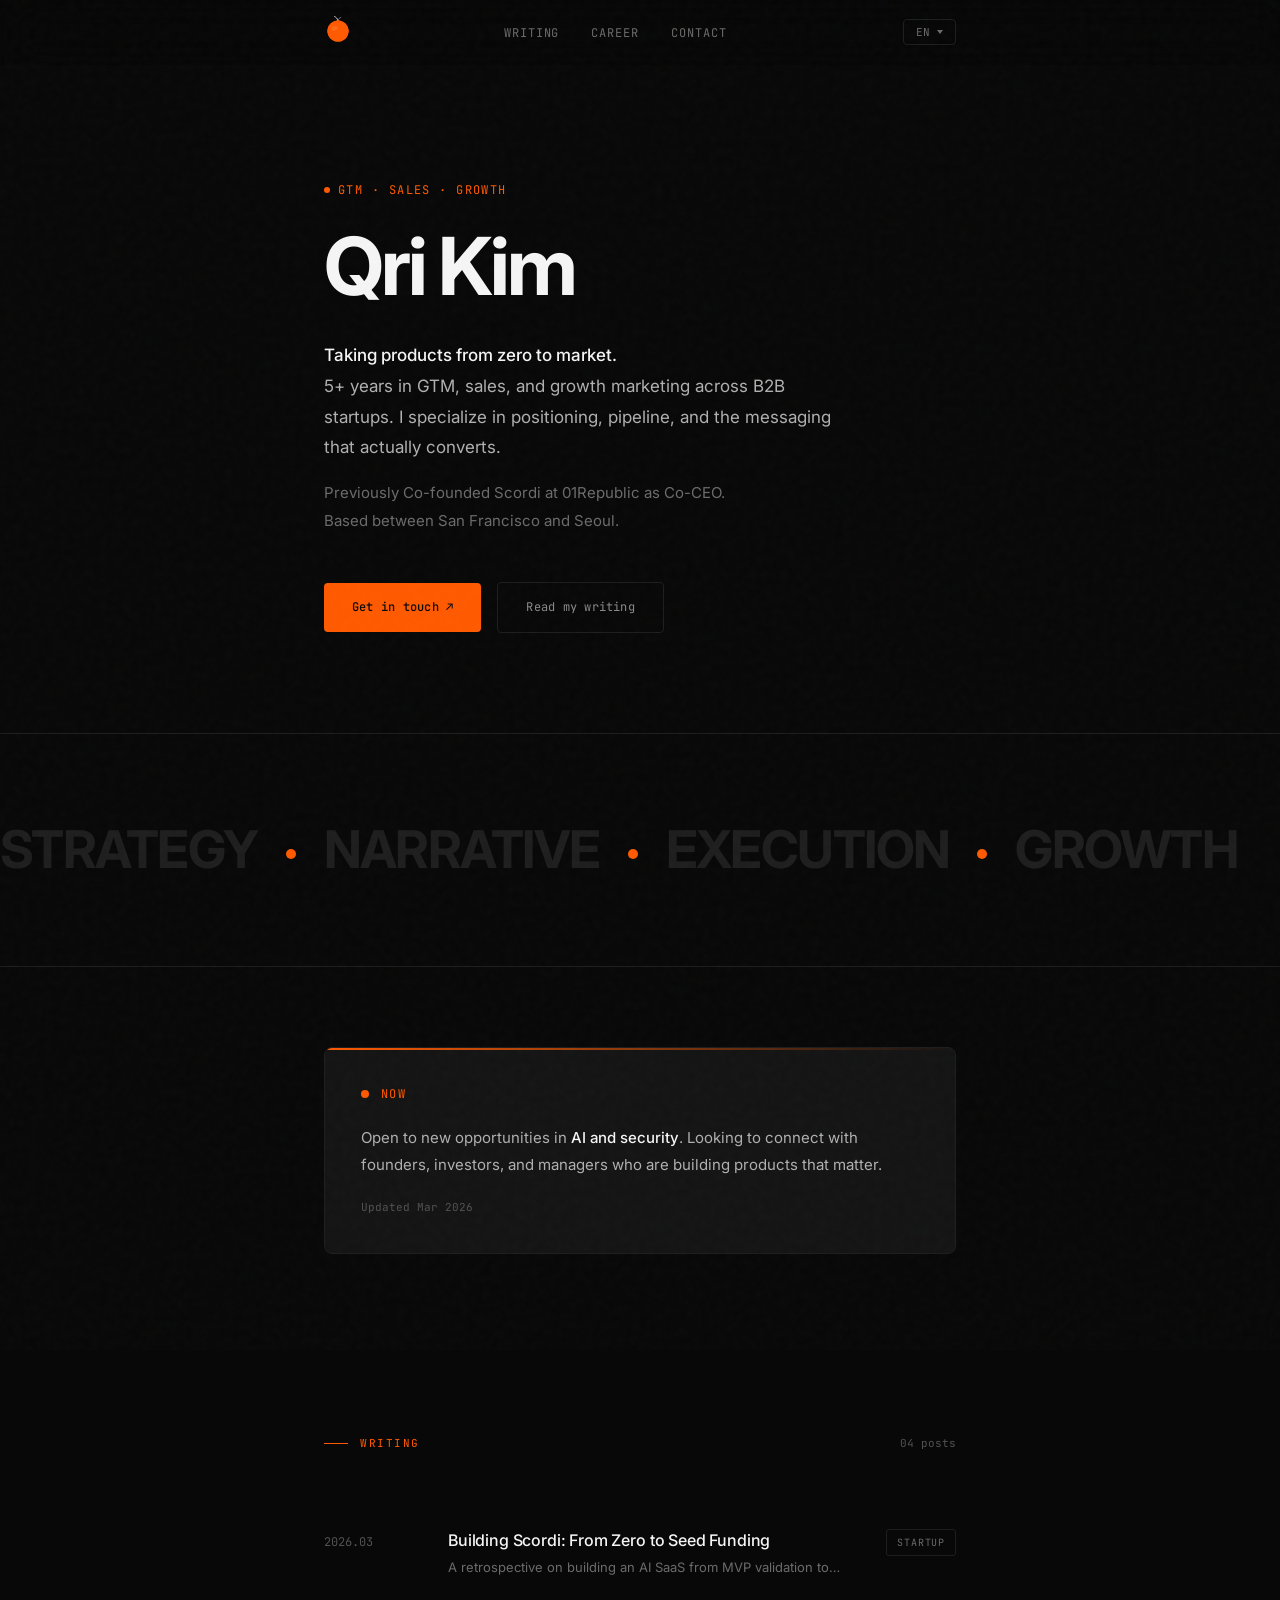
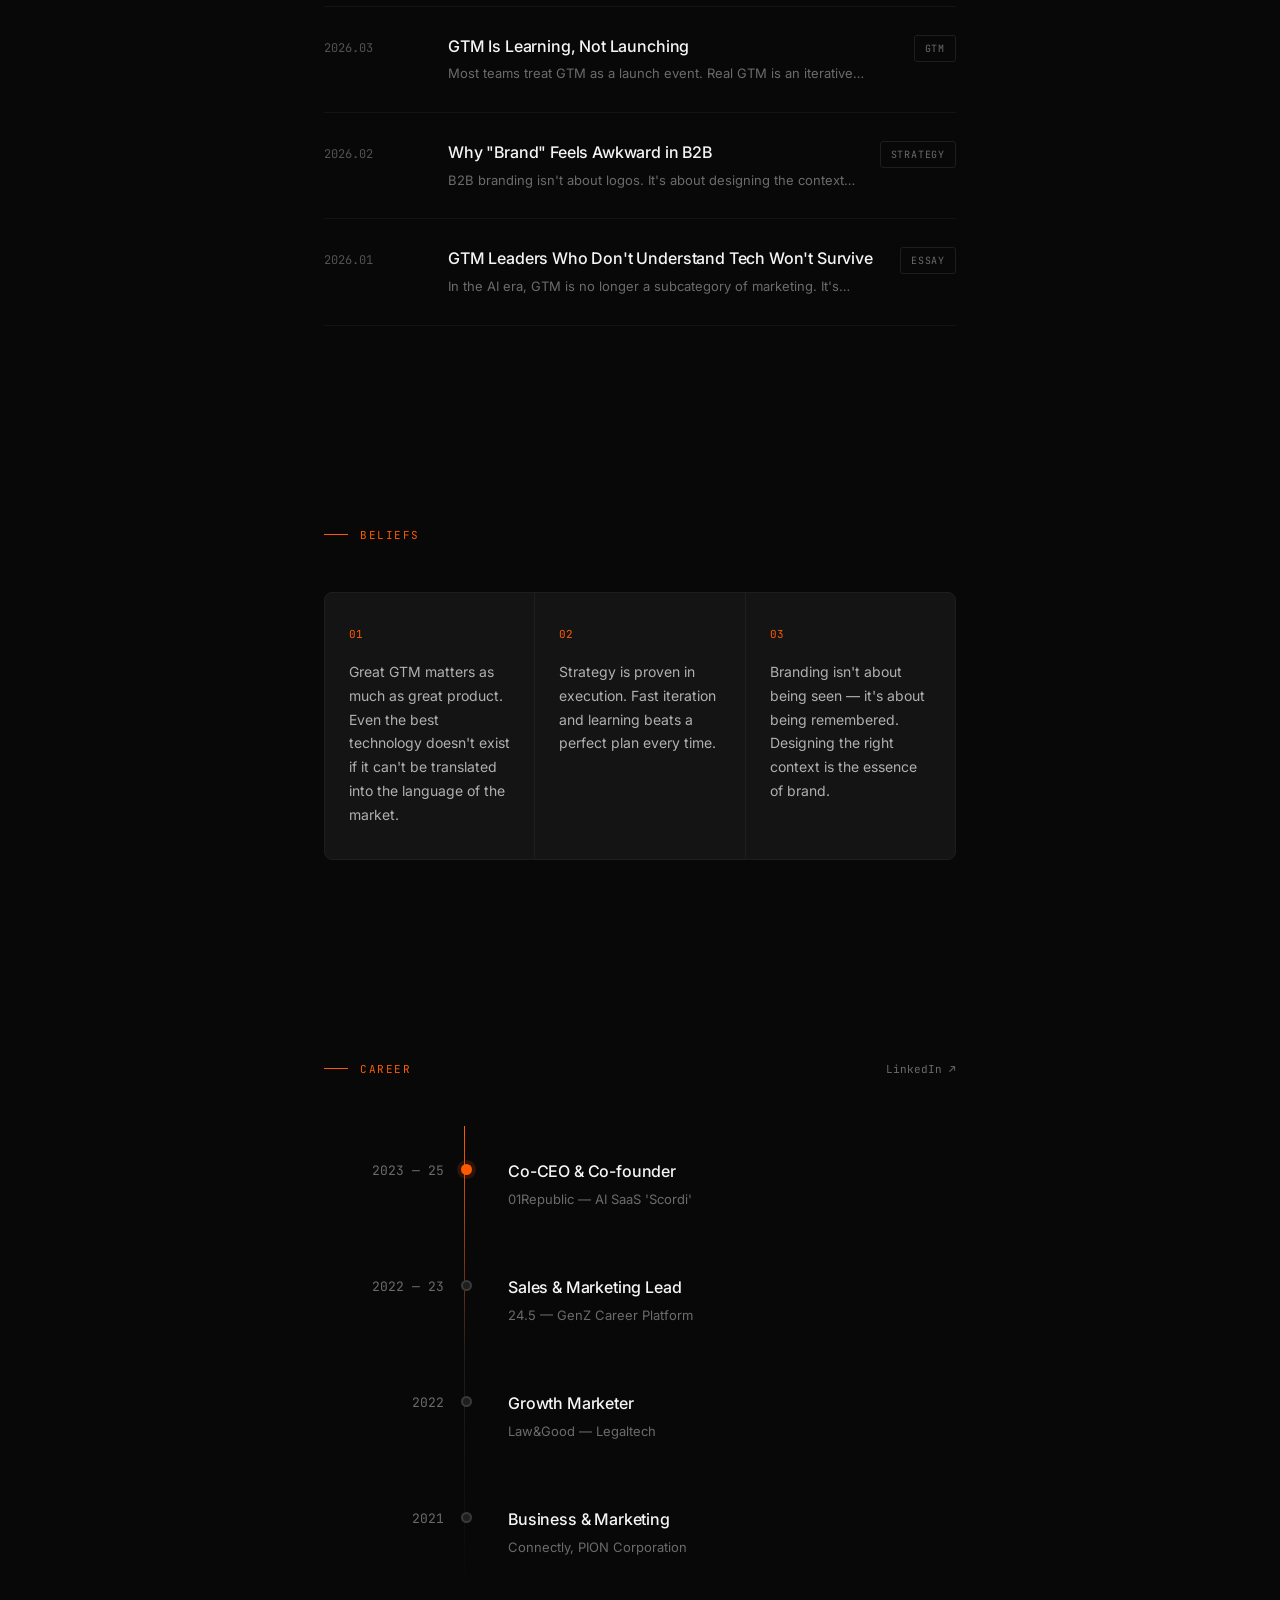
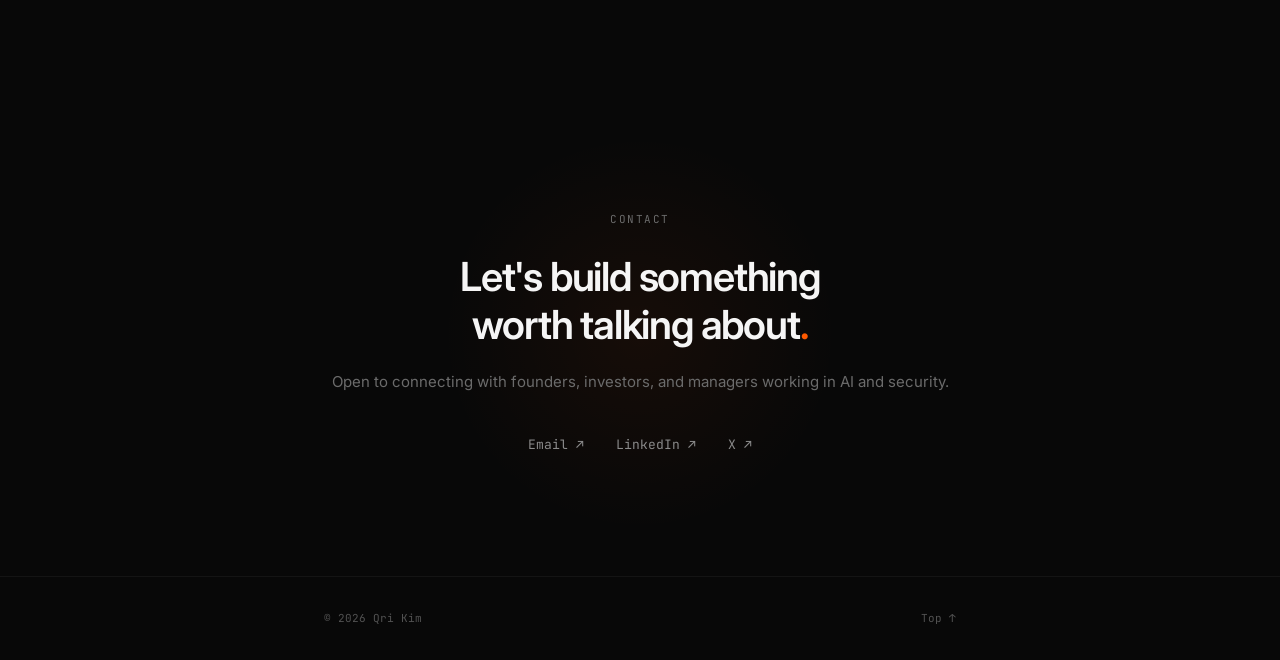
==== commit 75b16a33: "Add multi-language dropdown (EN/KO/JA/ZH) with responsive design - Language toggle replaced with dro" ====
--- a/index.html
+++ b/index.html
@@ -38,7 +38,15 @@
         <li><a href="career.html">Career</a></li>
         <li><a href="contact.html">Contact</a></li>
       </ul>
-      <button class="lang-toggle" id="langToggle">KO</button>
+      <div class="lang-selector">
+        <button class="lang-current">EN </button>
+        <div class="lang-dropdown">
+          <button class="lang-option active" data-lang="en">EN<span class="lang-name">English</span></button>
+          <button class="lang-option" data-lang="ko">KO<span class="lang-name">한국어</span></button>
+          <button class="lang-option" data-lang="ja">JA<span class="lang-name">日本語</span></button>
+          <button class="lang-option" data-lang="zh">ZH<span class="lang-name">中文</span></button>
+        </div>
+      </div>
       <button class="nav-mobile-toggle" id="mobileToggle" aria-label="Menu">
         <span></span><span></span>
       </button>
@@ -63,14 +71,18 @@
       <p class="hero-bio-en reveal reveal-delay-1">
         <span class="en"><strong>Taking products from zero to market.</strong><br>5+ years in GTM, sales, and growth marketing across B2B startups. I specialize in positioning, pipeline, and the messaging that actually converts.</span>
         <span class="ko"><strong>제품을 시장에 안착시키는 일을 합니다.</strong><br>B2B 스타트업에서 5년 이상 GTM, 세일즈, 그로스 마케팅을 해왔습니다. 포지셔닝, 파이프라인, 그리고 실제로 전환되는 메시징을 설계합니다.</span>
+        <span class="ja"><strong>プロダクトをゼロから市場へ届ける。</strong><br>B2Bスタートアップで5年以上、GTM・セールス・グロースマーケティングに携わってきました。ポジショニング、パイプライン、そして実際にコンバージョンするメッセージングを設計します。</span>
+        <span class="zh"><strong>将产品从零带入市场。</strong><br>在B2B初创企业拥有5年以上GTM、销售和增长营销经验。专注于定位、销售管线和真正带来转化的信息设计。</span>
       </p>
       <p class="hero-bio-ko reveal reveal-delay-2">
         <span class="en">Previously Co-founded Scordi at 01Republic as Co-CEO.<br>Based between San Francisco and Seoul.</span>
         <span class="ko">제로원리퍼블릭에서 Co-CEO로 스코디를 공동 창업했습니다.<br>샌프란시스코와 서울을 오갑니다.</span>
+        <span class="ja">01RepublicでCo-CEOとしてScordiを共同創業。<br>サンフランシスコとソウルを拠点に活動中。</span>
+        <span class="zh">曾在01Republic担任联合CEO，共同创立Scordi。<br>活动于旧金山与首尔之间。</span>
       </p>
       <div class="hero-cta reveal reveal-delay-3">
         <a href="mailto:qrikimhq@gmail.com" class="btn-primary">Get in touch &nearr;</a>
-        <a href="writing.html" class="btn-ghost"><span class="en">Read my writing</span><span class="ko">글 읽기</span></a>
+        <a href="writing.html" class="btn-ghost"><span class="en">Read my writing</span><span class="ko">글 읽기</span><span class="ja">記事を読む</span><span class="zh">阅读文章</span></a>
       </div>
     </div>
   </section>
@@ -94,6 +106,8 @@
         <p class="now-text">
           <span class="en">Open to new opportunities in <strong>AI and security</strong>. Looking to connect with founders, investors, and managers who are building products that matter.</span>
           <span class="ko"><strong>AI와 보안</strong> 분야의 새로운 기회를 찾고 있습니다. 의미 있는 제품을 만드는 파운더, 투자자, 매니저와 연결되고 싶습니다.</span>
+          <span class="ja"><strong>AIとセキュリティ</strong>分野での新しい機会を探しています。意義あるプロダクトを作るファウンダー、投資家、マネージャーとの繋がりを歓迎します。</span>
+          <span class="zh">正在寻找<strong>AI和安全</strong>领域的新机会。期待与正在构建有价值产品的创始人、投资者和管理者建立联系。</span>
         </p>
         <p class="now-updated">Updated Mar 2026</p>
       </div>
@@ -111,32 +125,32 @@
         <a class="post-item reveal" href="posts/building-scodi-from-zero.html">
           <span class="post-date">2026.03</span>
           <div class="post-content">
-            <h3 class="post-title"><span class="en">Building Scordi: From Zero to Seed Funding</span><span class="ko">스코디를 만들며 배운 것들 — 0에서 시드 투자까지</span></h3>
-            <p class="post-excerpt"><span class="en">A retrospective on building an AI SaaS from MVP validation to seed investment.</span><span class="ko">MVP 검증부터 시드 투자 유치까지, AI SaaS '스코디'를 만들어온 창업 여정 회고.</span></p>
+            <h3 class="post-title"><span class="en">Building Scordi: From Zero to Seed Funding</span><span class="ko">스코디를 만들며 배운 것들 — 0에서 시드 투자까지</span><span class="ja">Scordiの構築：ゼロからシード資金調達まで</span><span class="zh">构建Scordi：从零到种子轮融资</span></h3>
+            <p class="post-excerpt"><span class="en">A retrospective on building an AI SaaS from MVP validation to seed investment.</span><span class="ko">MVP 검증부터 시드 투자 유치까지, AI SaaS '스코디'를 만들어온 창업 여정 회고.</span><span class="ja">MVP検証からシード投資まで、AI SaaSの創業を振り返る。</span><span class="zh">从MVP验证到种子轮融资，回顾AI SaaS创业之旅。</span></p>
           </div>
           <span class="post-tag">Startup</span>
         </a>
         <a class="post-item reveal" href="posts/gtm-is-learning-not-launching.html">
           <span class="post-date">2026.03</span>
           <div class="post-content">
-            <h3 class="post-title"><span class="en">GTM Is Learning, Not Launching</span><span class="ko">GTM은 런칭이 아니라 러닝이다</span></h3>
-            <p class="post-excerpt"><span class="en">Most teams treat GTM as a launch event. Real GTM is an iterative process of learning from the market.</span><span class="ko">대부분의 팀이 GTM을 '런칭 이벤트'로 생각하지만, 진짜 GTM은 시장에서 배우는 반복적 과정에 가깝다.</span></p>
+            <h3 class="post-title"><span class="en">GTM Is Learning, Not Launching</span><span class="ko">GTM은 런칭이 아니라 러닝이다</span><span class="ja">GTMはローンチではなくラーニングだ</span><span class="zh">GTM是学习，不是发布</span></h3>
+            <p class="post-excerpt"><span class="en">Most teams treat GTM as a launch event. Real GTM is an iterative process of learning from the market.</span><span class="ko">대부분의 팀이 GTM을 '런칭 이벤트'로 생각하지만, 진짜 GTM은 시장에서 배우는 반복적 과정에 가깝다.</span><span class="ja">多くのチームはGTMをローンチイベントと捉えるが、本当のGTMは市場から学ぶ反復プロセスだ。</span><span class="zh">大多数团队将GTM视为发布事件，但真正的GTM是从市场中迭代学习的过程。</span></p>
           </div>
           <span class="post-tag">GTM</span>
         </a>
         <a class="post-item reveal" href="posts/why-brand-feels-awkward-in-b2b.html">
           <span class="post-date">2026.02</span>
           <div class="post-content">
-            <h3 class="post-title"><span class="en">Why "Brand" Feels Awkward in B2B</span><span class="ko">B2B에서 '브랜드'라는 말이 불편한 이유</span></h3>
-            <p class="post-excerpt"><span class="en">B2B branding isn't about logos. It's about designing the context in which customers remember you.</span><span class="ko">B2B 브랜딩은 로고가 아니라, 고객이 우리를 떠올리는 맥락을 설계하는 일이다.</span></p>
+            <h3 class="post-title"><span class="en">Why "Brand" Feels Awkward in B2B</span><span class="ko">B2B에서 '브랜드'라는 말이 불편한 이유</span><span class="ja">B2Bで「ブランド」という言葉が居心地悪い理由</span><span class="zh">为什么"品牌"在B2B中让人不自在</span></h3>
+            <p class="post-excerpt"><span class="en">B2B branding isn't about logos. It's about designing the context in which customers remember you.</span><span class="ko">B2B 브랜딩은 로고가 아니라, 고객이 우리를 떠올리는 맥락을 설계하는 일이다.</span><span class="ja">B2Bブランディングはロゴではなく、顧客があなたを思い出す文脈を設計することだ。</span><span class="zh">B2B品牌建设不是关于logo，而是设计客户记住你的场景。</span></p>
           </div>
           <span class="post-tag">Strategy</span>
         </a>
         <a class="post-item reveal" href="posts/gtm-leaders-must-understand-tech.html">
           <span class="post-date">2026.01</span>
           <div class="post-content">
-            <h3 class="post-title"><span class="en">GTM Leaders Who Don't Understand Tech Won't Survive</span><span class="ko">기술을 모르는 GTM 리더는 살아남을 수 없다</span></h3>
-            <p class="post-excerpt"><span class="en">In the AI era, GTM is no longer a subcategory of marketing. It's evolving into a role that reads both product and market.</span><span class="ko">AI 시대에 GTM은 더 이상 마케팅의 하위 카테고리가 아니다. 제품과 시장을 동시에 읽는 역할로 진화하고 있다.</span></p>
+            <h3 class="post-title"><span class="en">GTM Leaders Who Don't Understand Tech Won't Survive</span><span class="ko">기술을 모르는 GTM 리더는 살아남을 수 없다</span><span class="ja">テクノロジーを理解しないGTMリーダーは生き残れない</span><span class="zh">不懂技术的GTM领导者将无法生存</span></h3>
+            <p class="post-excerpt"><span class="en">In the AI era, GTM is no longer a subcategory of marketing. It's evolving into a role that reads both product and market.</span><span class="ko">AI 시대에 GTM은 더 이상 마케팅의 하위 카테고리가 아니다. 제품과 시장을 동시에 읽는 역할로 진화하고 있다.</span><span class="ja">AI時代、GTMはもはやマーケティングの一部門ではない。プロダクトと市場の両方を読み解く役割へと進化している。</span><span class="zh">在AI时代，GTM不再是营销的子类别，而是正在演变为同时解读产品和市场的角色。</span></p>
           </div>
           <span class="post-tag">Essay</span>
         </a>
@@ -153,15 +167,15 @@
       <div class="belief-grid reveal">
         <div class="belief-item">
           <span class="belief-number">01</span>
-          <p class="belief-text"><span class="en">Great GTM matters as much as great product. Even the best technology doesn't exist if it can't be translated into the language of the market.</span><span class="ko">좋은 GTM은 좋은 제품만큼 중요하다. 아무리 뛰어난 기술도 시장의 언어로 번역되지 않으면 존재하지 않는 것과 같다.</span></p>
+          <p class="belief-text"><span class="en">Great GTM matters as much as great product. Even the best technology doesn't exist if it can't be translated into the language of the market.</span><span class="ko">좋은 GTM은 좋은 제품만큼 중요하다. 아무리 뛰어난 기술도 시장의 언어로 번역되지 않으면 존재하지 않는 것과 같다.</span><span class="ja">優れたGTMは優れたプロダクトと同じくらい重要だ。どんなに優れた技術も、市場の言葉に翻訳できなければ存在しないに等しい。</span><span class="zh">优秀的GTM与优秀的产品同样重要。即使是最好的技术，如果无法转化为市场的语言，也等于不存在。</span></p>
         </div>
         <div class="belief-item">
           <span class="belief-number">02</span>
-          <p class="belief-text"><span class="en">Strategy is proven in execution. Fast iteration and learning beats a perfect plan every time.</span><span class="ko">전략은 실행에서 증명된다. 완벽한 계획보다 빠른 실행과 학습의 반복이 시장에서 이긴다.</span></p>
+          <p class="belief-text"><span class="en">Strategy is proven in execution. Fast iteration and learning beats a perfect plan every time.</span><span class="ko">전략은 실행에서 증명된다. 완벽한 계획보다 빠른 실행과 학습의 반복이 시장에서 이긴다.</span><span class="ja">戦略は実行で証明される。素早い反復と学習が、完璧な計画に常に勝つ。</span><span class="zh">战略在执行中得到验证。快速迭代和学习总是胜过完美计划。</span></p>
         </div>
         <div class="belief-item">
           <span class="belief-number">03</span>
-          <p class="belief-text"><span class="en">Branding isn't about being seen — it's about being remembered. Designing the right context is the essence of brand.</span><span class="ko">브랜딩은 보여주는 게 아니라 기억되는 것이다. 기억에 남는 맥락을 설계하는 것이 브랜드의 본질이다.</span></p>
+          <p class="belief-text"><span class="en">Branding isn't about being seen — it's about being remembered. Designing the right context is the essence of brand.</span><span class="ko">브랜딩은 보여주는 게 아니라 기억되는 것이다. 기억에 남는 맥락을 설계하는 것이 브랜드의 본질이다.</span><span class="ja">ブランディングは見せることではなく、記憶されること。正しい文脈を設計することがブランドの本質だ。</span><span class="zh">品牌不是关于被看见，而是关于被记住。设计正确的场景是品牌的本质。</span></p>
         </div>
       </div>
     </div>
@@ -179,28 +193,28 @@
           <span class="career-year">2023 — 25</span>
           <div class="career-details">
             <div class="career-role">Co-CEO & Co-founder</div>
-            <div class="career-company"><span class="en">01Republic — AI SaaS 'Scordi'</span><span class="ko">제로원리퍼블릭 — AI SaaS '스코디'</span></div>
+            <div class="career-company"><span class="en">01Republic — AI SaaS 'Scordi'</span><span class="ko">제로원리퍼블릭 — AI SaaS '스코디'</span><span class="ja">01Republic — AI SaaS 'Scordi'</span><span class="zh">01Republic — AI SaaS 'Scordi'</span></div>
           </div>
         </div>
         <div class="career-item reveal">
           <span class="career-year">2022 — 23</span>
           <div class="career-details">
             <div class="career-role">Sales & Marketing Lead</div>
-            <div class="career-company"><span class="en">24.5 — GenZ Career Platform</span><span class="ko">이십사점오 — GenZ 커리어 플랫폼 '슥삭'</span></div>
+            <div class="career-company"><span class="en">24.5 — GenZ Career Platform</span><span class="ko">이십사점오 — GenZ 커리어 플랫폼 '슥삭'</span><span class="ja">24.5 — GenZキャリアプラットフォーム</span><span class="zh">24.5 — GenZ职业平台</span></div>
           </div>
         </div>
         <div class="career-item reveal">
           <span class="career-year">2022</span>
           <div class="career-details">
             <div class="career-role">Growth Marketer</div>
-            <div class="career-company"><span class="en">Law&Good — Legaltech</span><span class="ko">로앤굿 — 리걸테크</span></div>
+            <div class="career-company"><span class="en">Law&Good — Legaltech</span><span class="ko">로앤굿 — 리걸테크</span><span class="ja">Law&Good — リーガルテック</span><span class="zh">Law&Good — 法律科技</span></div>
           </div>
         </div>
         <div class="career-item reveal">
           <span class="career-year">2021</span>
           <div class="career-details">
             <div class="career-role">Business & Marketing</div>
-            <div class="career-company"><span class="en">Connectly, PION Corporation</span><span class="ko">커넥틀리, 파이온코퍼레이션</span></div>
+            <div class="career-company"><span class="en">Connectly, PION Corporation</span><span class="ko">커넥틀리, 파이온코퍼레이션</span><span class="ja">Connectly, PION Corporation</span><span class="zh">Connectly, PION Corporation</span></div>
           </div>
         </div>
       </div>
@@ -212,7 +226,7 @@
     <div class="container">
       <p class="cta-label reveal">Contact</p>
       <h2 class="cta-heading reveal reveal-delay-1">Let's build something<br>worth talking about<span style="color:var(--orange)">.</span></h2>
-      <p class="cta-sub reveal reveal-delay-2"><span class="en">Open to connecting with founders, investors, and managers working in AI and security.</span><span class="ko">AI와 보안 분야에서 일하는 파운더, 투자자, 매니저와의 연결을 환영합니다.</span></p>
+      <p class="cta-sub reveal reveal-delay-2"><span class="en">Open to connecting with founders, investors, and managers working in AI and security.</span><span class="ko">AI와 보안 분야에서 일하는 파운더, 투자자, 매니저와의 연결을 환영합니다.</span><span class="ja">AIとセキュリティ分野で活躍するファウンダー、投資家、マネージャーとの繋がりを歓迎します。</span><span class="zh">欢迎与AI和安全领域的创始人、投资者和管理者建立联系。</span></p>
       <div class="cta-links reveal reveal-delay-3">
         <a href="mailto:qrikimhq@gmail.com" class="cta-link">Email &nearr;</a>
         <a href="https://www.linkedin.com/in/qri-gyuri-kim/" target="_blank" class="cta-link">LinkedIn &nearr;</a>
--- a/style.css
+++ b/style.css
@@ -997,7 +997,12 @@
 }
 
 /* ========== Language Switcher ========== */
-.lang-toggle {
+.lang-selector {
+  position: relative;
+  margin-left: 24px;
+}
+
+.lang-current {
   font-family: var(--font-mono);
   font-size: 11px;
   letter-spacing: 0.06em;
@@ -1005,27 +1010,98 @@
   background: none;
   border: 1px solid var(--gray-800);
   border-radius: 4px;
-  padding: 5px 10px;
+  padding: 5px 12px;
   cursor: pointer;
   transition: all 0.3s;
-  margin-left: 24px;
   text-transform: uppercase;
-}
-
-.lang-toggle:hover {
+  display: flex;
+  align-items: center;
+  gap: 6px;
+}
+
+.lang-current::after {
+  content: '';
+  width: 0; height: 0;
+  border-left: 3px solid transparent;
+  border-right: 3px solid transparent;
+  border-top: 4px solid var(--gray-500);
+  transition: transform 0.2s;
+}
+
+.lang-selector.open .lang-current::after {
+  transform: rotate(180deg);
+}
+
+.lang-current:hover {
   border-color: var(--gray-500);
   color: var(--white);
 }
 
-/* Hide inactive language */
-body.lang-en .ko { display: none !important; }
-body.lang-ko .en { display: none !important; }
+.lang-dropdown {
+  position: absolute;
+  top: calc(100% + 8px);
+  right: 0;
+  background: var(--gray-900);
+  border: 1px solid var(--gray-800);
+  border-radius: 6px;
+  overflow: hidden;
+  opacity: 0;
+  visibility: hidden;
+  transform: translateY(-8px);
+  transition: all 0.2s ease;
+  z-index: 110;
+  min-width: 120px;
+}
+
+.lang-selector.open .lang-dropdown {
+  opacity: 1;
+  visibility: visible;
+  transform: translateY(0);
+}
+
+.lang-option {
+  display: block;
+  width: 100%;
+  padding: 10px 16px;
+  font-family: var(--font-mono);
+  font-size: 11px;
+  letter-spacing: 0.04em;
+  color: var(--gray-400);
+  background: none;
+  border: none;
+  cursor: pointer;
+  text-align: left;
+  transition: all 0.2s;
+}
+
+.lang-option:hover {
+  background: var(--gray-800);
+  color: var(--white);
+}
+
+.lang-option.active {
+  color: var(--orange);
+}
+
+.lang-option .lang-name {
+  margin-left: 8px;
+  color: var(--gray-600);
+  font-size: 10px;
+}
+
+/* Hide inactive languages */
+body.lang-en .ko, body.lang-en .ja, body.lang-en .zh { display: none !important; }
+body.lang-ko .en, body.lang-ko .ja, body.lang-ko .zh { display: none !important; }
+body.lang-ja .en, body.lang-ja .ko, body.lang-ja .zh { display: none !important; }
+body.lang-zh .en, body.lang-zh .ko, body.lang-zh .ja { display: none !important; }
 
 @media (max-width: 768px) {
-  .lang-toggle {
-    position: absolute;
-    top: 18px;
-    right: 56px;
+  .lang-selector {
+    margin-left: auto;
+    margin-right: 12px;
+  }
+  .lang-dropdown {
+    right: 0;
   }
 }
 
